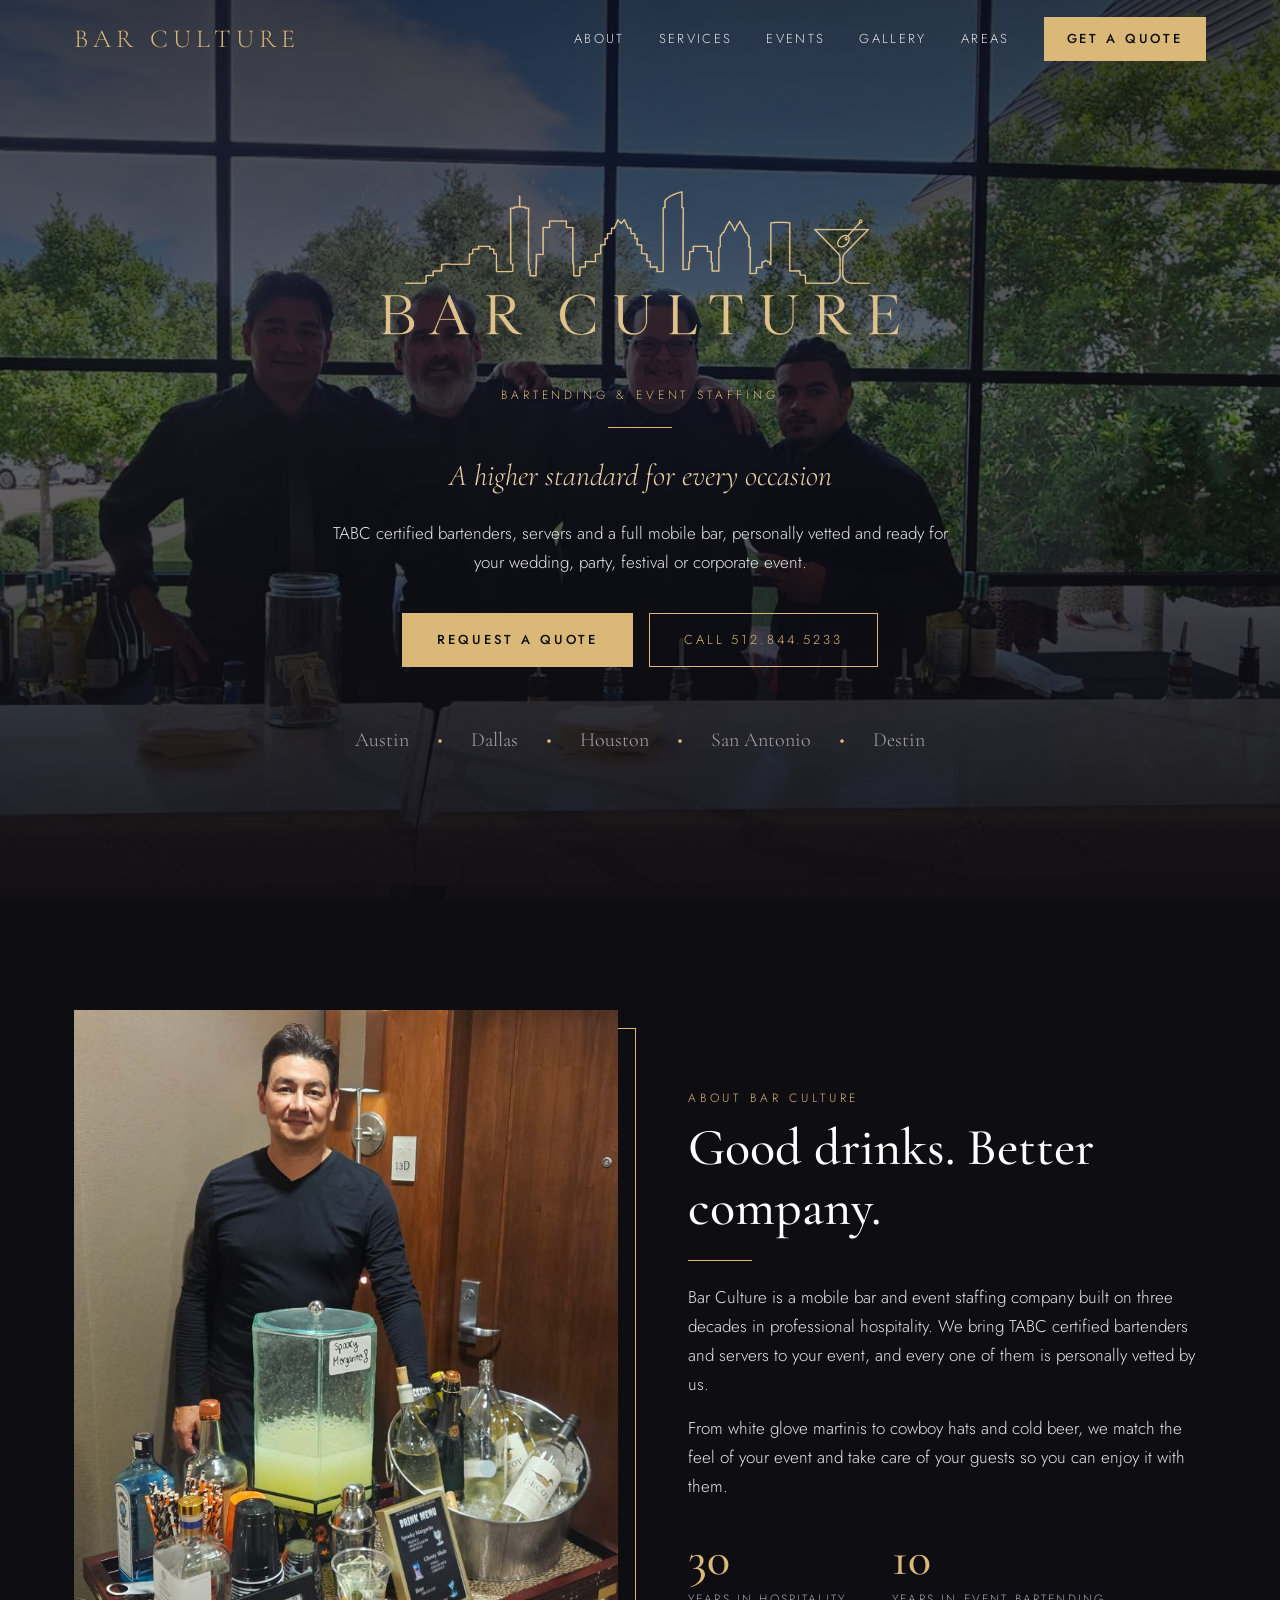
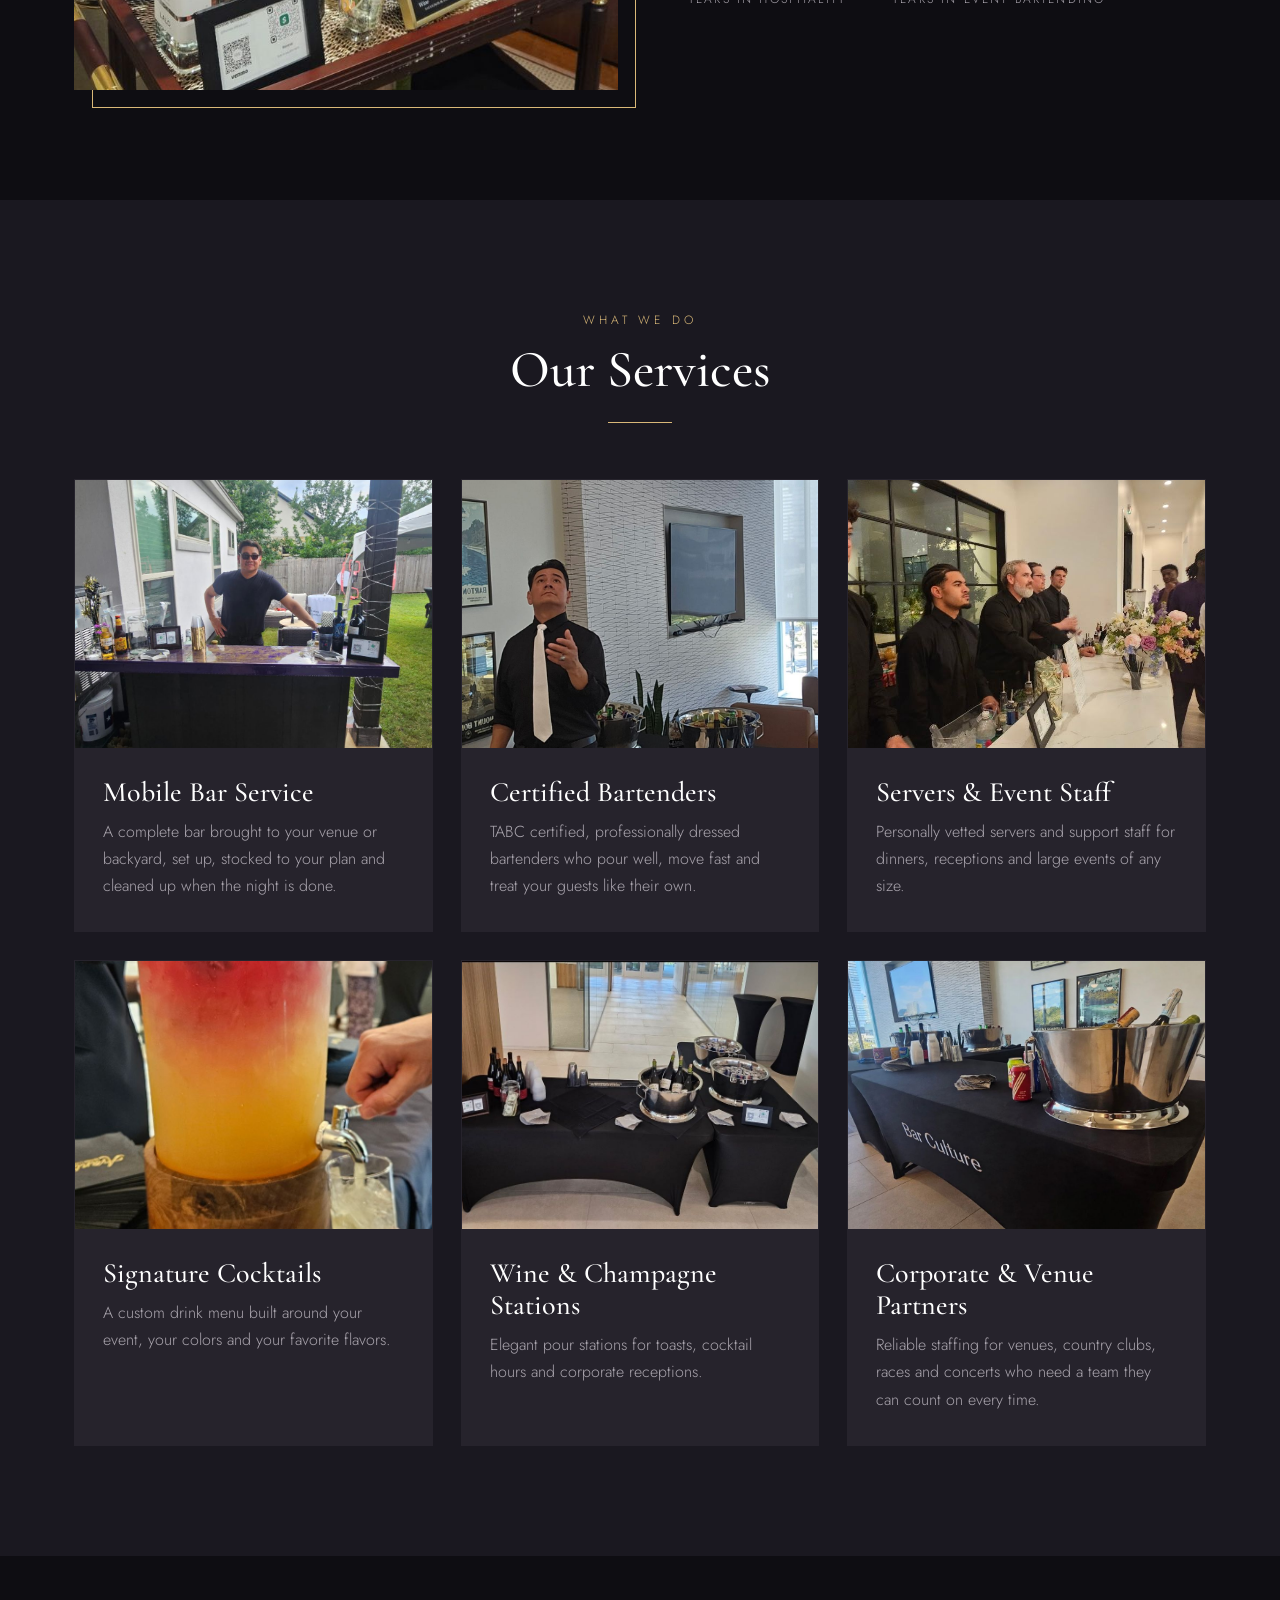
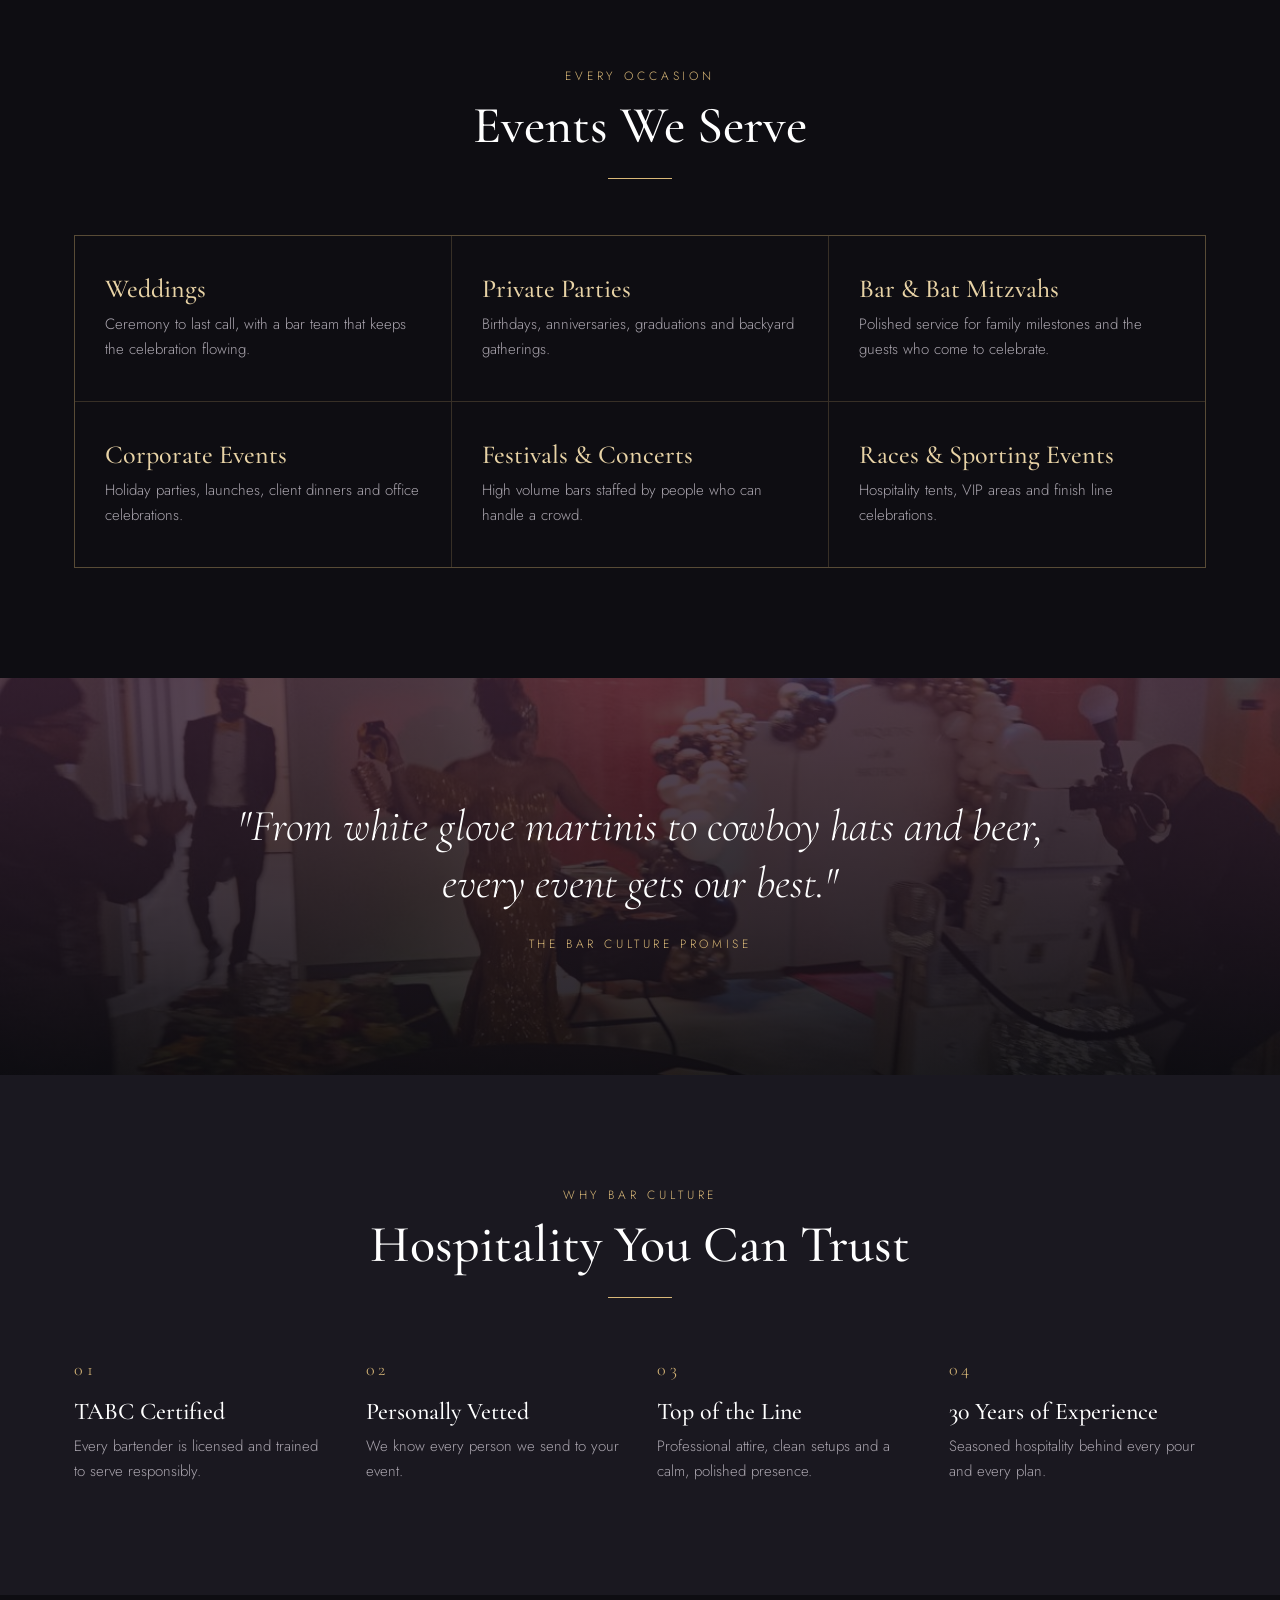
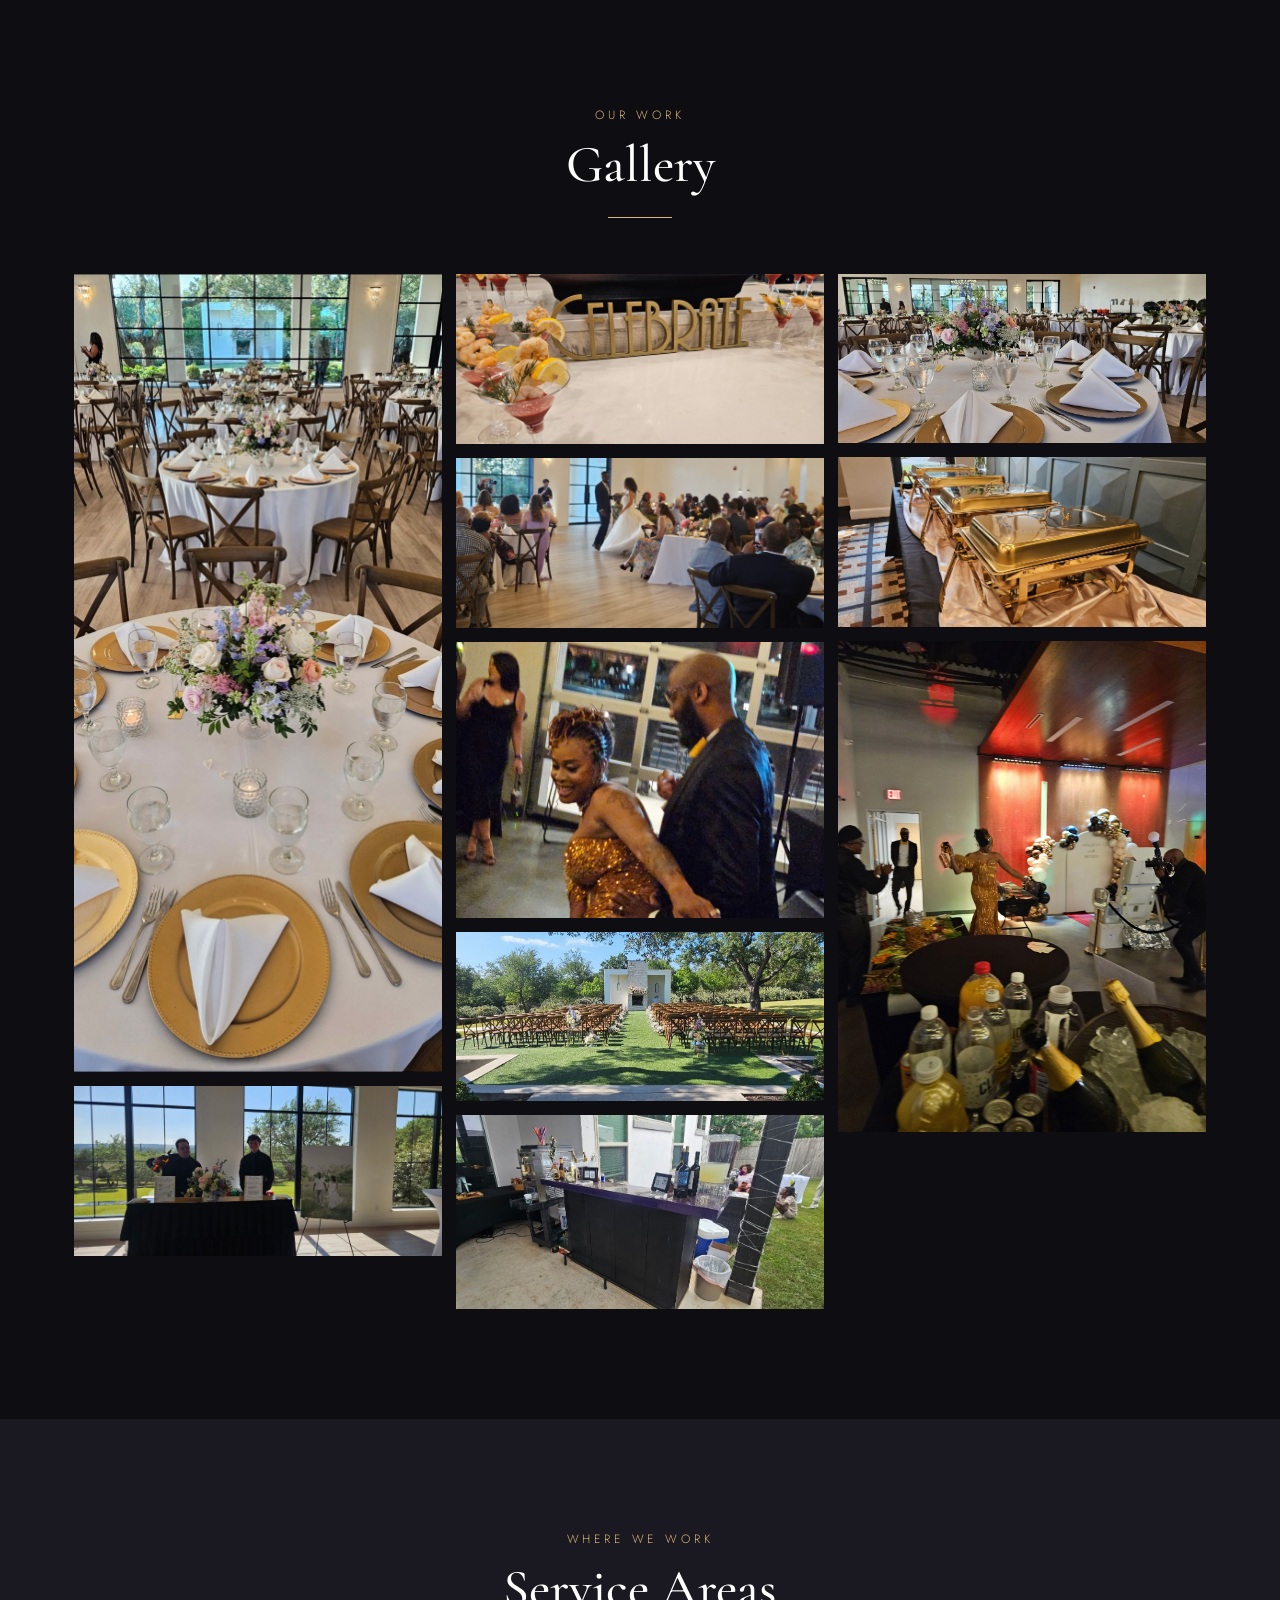
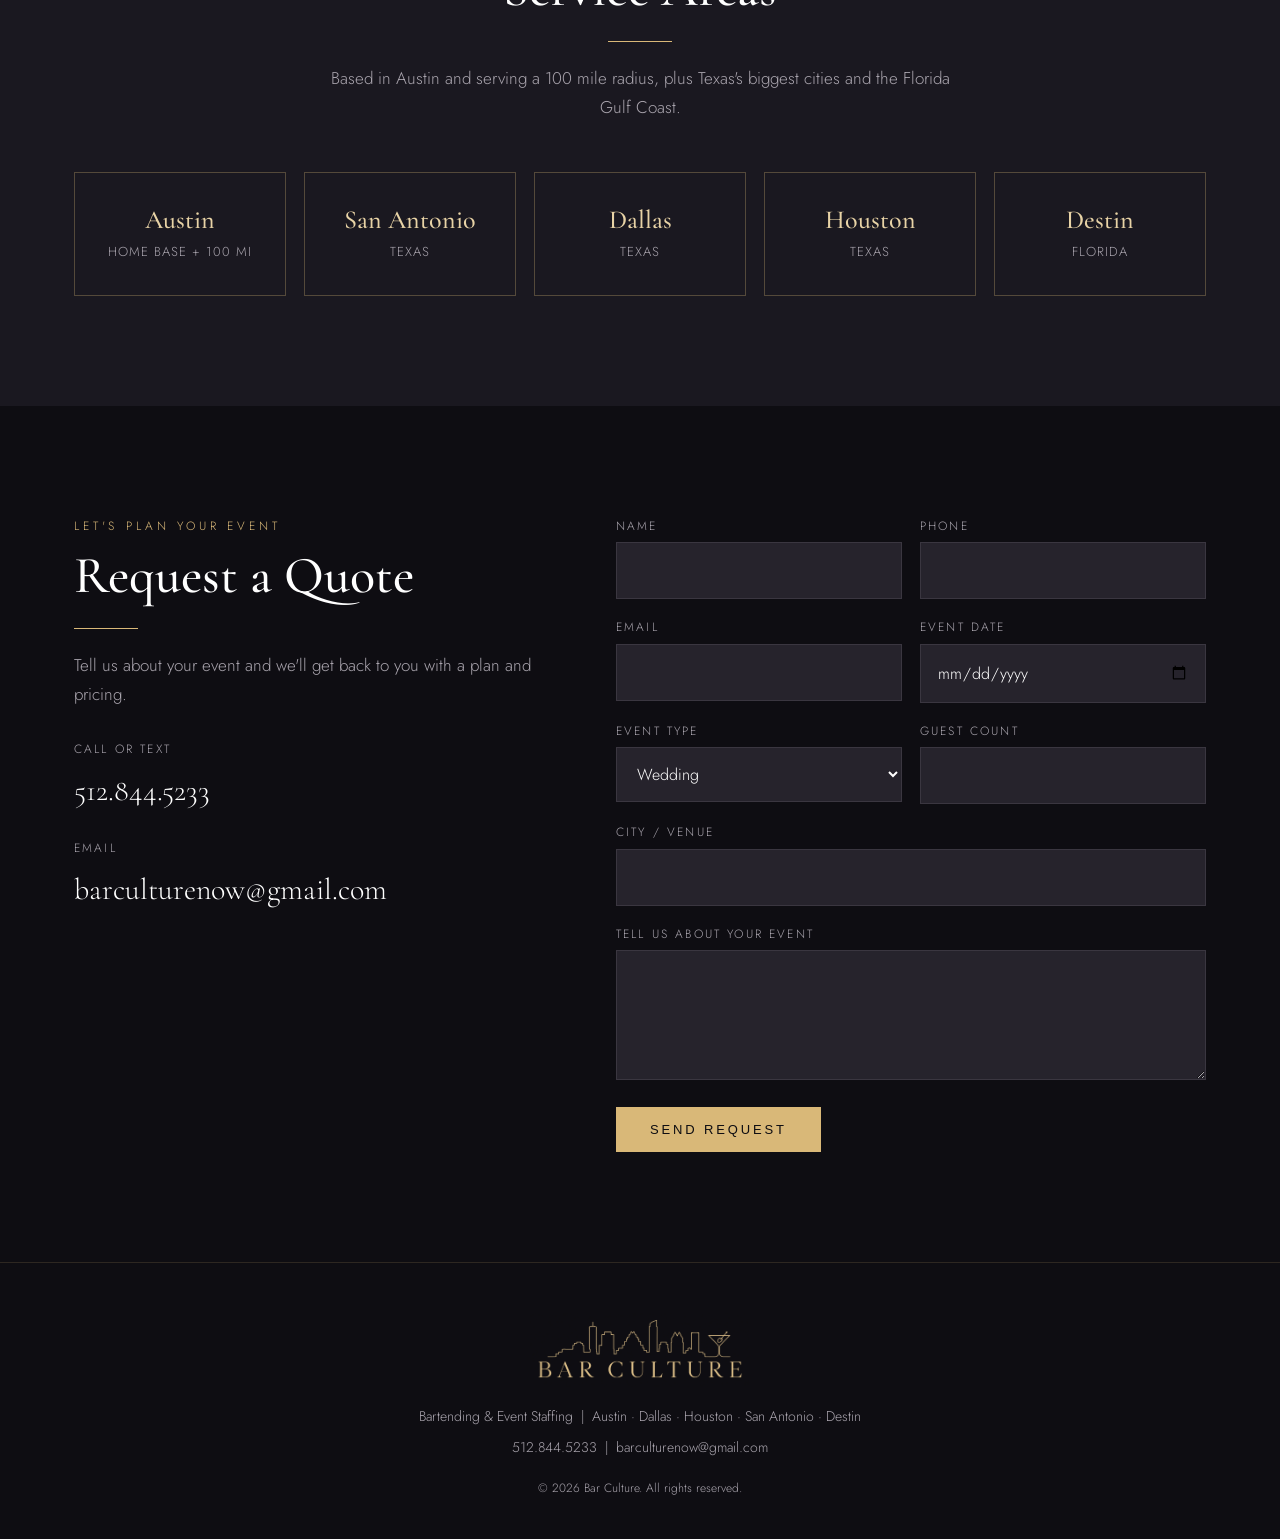
==== index.html @ 0a32288d "Bar Culture demo site Co-Authored-By: Claude Opus 5.5 <noreply@anthropic.com> Claude-Session: https:" ====
<!DOCTYPE html>
<html lang="en">
<head>
<meta charset="UTF-8">
<meta name="viewport" content="width=device-width, initial-scale=1">
<title>Bar Culture | Mobile Bar &amp; Event Staffing in Austin, Dallas, Houston, San Antonio &amp; Destin</title>
<meta name="description" content="Bar Culture provides TABC certified bartenders, servers and mobile bar service for weddings, private parties, corporate events, festivals and concerts across Texas and Destin, Florida.">
<link rel="preconnect" href="https://fonts.googleapis.com">
<link rel="preconnect" href="https://fonts.gstatic.com" crossorigin>
<link href="https://fonts.googleapis.com/css2?family=Cormorant+Garamond:ital,wght@0,400;0,500;0,600;1,400&family=Jost:wght@300;400;500&display=swap" rel="stylesheet">
<style>
:root{
  --midnight:#0e0d12; --charcoal:#1a1820; --slate:#26232c;
  --plum:#3a2234; --wine:#5c2338;
  --gold:#d9b878; --gold-soft:#e8d3a6; --platinum:#e6e4e8; --muted:#a9a4ad;
  --serif:"Cormorant Garamond",Georgia,serif; --sans:"Jost",system-ui,sans-serif;
}
*{box-sizing:border-box;margin:0;padding:0}
html{scroll-behavior:smooth}
body{background:var(--midnight);color:var(--platinum);font-family:var(--sans);font-weight:300;line-height:1.7;font-size:17px}
img{max-width:100%;display:block}
a{color:inherit;text-decoration:none}
.wrap{max-width:1180px;margin:0 auto;padding:0 24px}
.eyebrow{font-size:12px;letter-spacing:.32em;text-transform:uppercase;color:var(--gold)}
h1,h2,h3{font-family:var(--serif);font-weight:500;line-height:1.15;color:#fff}
h2{font-size:clamp(34px,5vw,52px);margin:10px 0 18px}
.rule{width:64px;height:1px;background:var(--gold);margin:22px 0}
.btn{display:inline-block;padding:15px 34px;font-size:13px;letter-spacing:.22em;text-transform:uppercase;border:1px solid var(--gold);transition:.25s}
.btn-gold{background:var(--gold);color:var(--midnight);font-weight:500}
.btn-gold:hover{background:var(--gold-soft)}
.btn-line{color:var(--gold)}
.btn-line:hover{background:rgba(217,184,120,.1)}

/* nav */
nav{position:fixed;top:0;left:0;right:0;z-index:50;transition:.3s}
nav.solid{background:rgba(14,13,18,.94);backdrop-filter:blur(8px);border-bottom:1px solid rgba(217,184,120,.15)}
.nav-in{display:flex;align-items:center;justify-content:space-between;height:78px}
.brand{font-family:var(--serif);font-size:26px;letter-spacing:.2em;color:var(--gold)}
.links{display:flex;gap:34px;align-items:center;font-size:13px;letter-spacing:.18em;text-transform:uppercase}
.links a:not(.btn):hover{color:var(--gold)}
.links .btn{padding:10px 22px}
.burger{display:none;background:none;border:0;color:var(--gold);font-size:28px;cursor:pointer}

/* hero */
.hero{min-height:100vh;display:flex;align-items:center;text-align:center;position:relative;
  background:linear-gradient(180deg,rgba(14,13,18,.78),rgba(14,13,18,.6) 45%,rgba(14,13,18,.95)),url(img/hero.jpg) center/cover}
.hero .wrap{position:relative;padding-top:90px;padding-bottom:60px}
.hero-logo{width:min(560px,86vw);margin:0 auto 26px}
.hero .tag{font-family:var(--serif);font-style:italic;font-size:clamp(22px,3vw,30px);color:var(--gold-soft)}
.hero p.sub{max-width:620px;margin:18px auto 36px;color:var(--platinum)}
.hero .ctas{display:flex;gap:16px;justify-content:center;flex-wrap:wrap}
.cities{margin-top:56px;display:flex;gap:28px;justify-content:center;flex-wrap:wrap;font-family:var(--serif);font-size:20px;color:var(--muted)}
.cities span::before{content:"\2022";color:var(--gold);margin-right:28px}
.cities span:first-child::before{display:none}

section{padding:110px 0}
.alt{background:var(--charcoal)}

/* intro */
.intro{display:grid;grid-template-columns:1.05fr 1fr;gap:70px;align-items:center}
.intro-img{position:relative}
.intro-img img{aspect-ratio:4/5;object-fit:cover;width:100%}
.intro-img::after{content:"";position:absolute;inset:18px -18px -18px 18px;border:1px solid var(--gold);z-index:-1}
.stats{display:flex;gap:46px;margin-top:34px}
.stat b{display:block;font-family:var(--serif);font-size:48px;font-weight:500;color:var(--gold);line-height:1}
.stat small{font-size:12px;letter-spacing:.18em;text-transform:uppercase;color:var(--muted)}

/* services */
.center{text-align:center}
.center .rule{margin:22px auto}
.grid3{display:grid;grid-template-columns:repeat(3,1fr);gap:28px;margin-top:56px}
.card{background:var(--slate);overflow:hidden;transition:.3s;border:1px solid transparent}
.card:hover{border-color:rgba(217,184,120,.4);transform:translateY(-4px)}
.card img{aspect-ratio:4/3;object-fit:cover;width:100%}
.card .body{padding:28px 28px 32px}
.card h3{font-size:28px;margin-bottom:10px}
.card p{color:var(--muted);font-size:16px}

/* events */
.events{display:grid;grid-template-columns:repeat(3,1fr);gap:1px;background:rgba(217,184,120,.2);margin-top:56px;border:1px solid rgba(217,184,120,.2)}
.ev{background:var(--midnight);padding:38px 30px}
.ev h3{font-size:26px;color:var(--gold-soft);margin-bottom:8px}
.ev p{color:var(--muted);font-size:15px}

/* quote band */
.band{padding:120px 0;text-align:center;background:linear-gradient(rgba(58,34,52,.82),rgba(14,13,18,.9)),url(img/gala.jpg) center/cover}
.band blockquote{font-family:var(--serif);font-style:italic;font-size:clamp(28px,4vw,44px);max-width:860px;margin:0 auto;color:#fff;line-height:1.3}
.band cite{display:block;margin-top:22px;font-style:normal;font-size:12px;letter-spacing:.3em;text-transform:uppercase;color:var(--gold)}

/* why */
.why{display:grid;grid-template-columns:repeat(4,1fr);gap:34px;margin-top:56px}
.why h3{font-size:24px;margin:14px 0 8px}
.why p{color:var(--muted);font-size:15px}
.why .num{font-family:var(--serif);color:var(--gold);font-size:18px;letter-spacing:.2em}

/* gallery */
.gallery{columns:3 280px;column-gap:14px;margin-top:56px}
.gallery img{width:100%;margin-bottom:14px;cursor:zoom-in;transition:.3s;filter:saturate(.95)}
.gallery img:hover{opacity:.85}
.lb{position:fixed;inset:0;background:rgba(0,0,0,.92);display:none;align-items:center;justify-content:center;z-index:99;padding:30px;cursor:zoom-out}
.lb.on{display:flex}
.lb img{max-height:92vh;max-width:94vw}

/* areas */
.areas{display:grid;grid-template-columns:repeat(5,1fr);gap:18px;margin-top:50px}
.area{border:1px solid rgba(217,184,120,.3);padding:32px 18px;text-align:center}
.area h3{font-size:26px;color:var(--gold-soft)}
.area p{font-size:13px;color:var(--muted);letter-spacing:.08em;margin-top:6px}

/* contact */
.contact{display:grid;grid-template-columns:1fr 1.25fr;gap:70px}
.cinfo a{display:block;font-family:var(--serif);font-size:30px;color:#fff;margin:6px 0 22px}
.cinfo a:hover{color:var(--gold)}
form{display:grid;grid-template-columns:1fr 1fr;gap:18px}
form .full{grid-column:1/-1}
label{font-size:12px;letter-spacing:.18em;text-transform:uppercase;color:var(--muted);display:block;margin-bottom:6px}
input,select,textarea{width:100%;background:var(--slate);border:1px solid #3a3640;color:#fff;padding:14px 16px;font:inherit;font-size:16px}
input:focus,select:focus,textarea:focus{outline:none;border-color:var(--gold)}
textarea{min-height:130px;resize:vertical}
form .btn{border:none;cursor:pointer;justify-self:start}

footer{border-top:1px solid rgba(217,184,120,.15);padding:50px 0 40px;text-align:center;color:var(--muted);font-size:14px}
footer img{width:220px;margin:0 auto 18px}

.fade{opacity:0;transform:translateY(24px);transition:opacity .8s,transform .8s}
.fade.in{opacity:1;transform:none}

@media (max-width:900px){
  .links{display:none;position:absolute;top:78px;left:0;right:0;flex-direction:column;background:var(--midnight);padding:26px;gap:22px;border-bottom:1px solid rgba(217,184,120,.2)}
  .links.open{display:flex}
  .burger{display:block}
  .intro,.contact{grid-template-columns:1fr;gap:50px}
  .grid3,.events{grid-template-columns:1fr}
  .why{grid-template-columns:1fr 1fr}
  .areas{grid-template-columns:1fr 1fr}
  form{grid-template-columns:1fr}
  section{padding:80px 0}
  .cities span::before{display:none}
  .cities{gap:14px}
}
</style>
</head>
<body>

<nav id="nav">
  <div class="wrap nav-in">
    <a href="#top" class="brand">BAR CULTURE</a>
    <button class="burger" id="burger" aria-label="Menu">&#9776;</button>
    <div class="links" id="links">
      <a href="#about">About</a>
      <a href="#services">Services</a>
      <a href="#events">Events</a>
      <a href="#gallery">Gallery</a>
      <a href="#areas">Areas</a>
      <a href="#contact" class="btn btn-gold">Get a Quote</a>
    </div>
  </div>
</nav>

<header class="hero" id="top">
  <div class="wrap">
    <img src="img/logo-gold.png" alt="Bar Culture" class="hero-logo">
    <div class="eyebrow">Bartending &amp; Event Staffing</div>
    <div class="rule" style="margin:22px auto"></div>
    <div class="tag">A higher standard for every occasion</div>
    <p class="sub">TABC certified bartenders, servers and a full mobile bar, personally vetted and ready for your wedding, party, festival or corporate event.</p>
    <div class="ctas">
      <a href="#contact" class="btn btn-gold">Request a Quote</a>
      <a href="tel:+15128445233" class="btn btn-line">Call 512.844.5233</a>
    </div>
    <div class="cities"><span>Austin</span><span>Dallas</span><span>Houston</span><span>San Antonio</span><span>Destin</span></div>
  </div>
</header>

<section id="about">
  <div class="wrap intro">
    <div class="intro-img fade"><img src="img/cart.jpg" alt="Bar Culture mobile bar cart"></div>
    <div class="fade">
      <div class="eyebrow">About Bar Culture</div>
      <h2>Good drinks. Better company.</h2>
      <div class="rule"></div>
      <p>Bar Culture is a mobile bar and event staffing company built on three decades in professional hospitality. We bring TABC certified bartenders and servers to your event, and every one of them is personally vetted by us.</p>
      <p style="margin-top:16px">From white glove martinis to cowboy hats and cold beer, we match the feel of your event and take care of your guests so you can enjoy it with them.</p>
      <div class="stats">
        <div class="stat"><b>30</b><small>Years in hospitality</small></div>
        <div class="stat"><b>10</b><small>Years in event bartending</small></div>
      </div>
    </div>
  </div>
</section>

<section id="services" class="alt">
  <div class="wrap">
    <div class="center fade">
      <div class="eyebrow">What We Do</div>
      <h2>Our Services</h2>
      <div class="rule"></div>
    </div>
    <div class="grid3">
      <div class="card fade"><img src="img/outdoor-bar.jpg" alt="Mobile bar setup"><div class="body"><h3>Mobile Bar Service</h3><p>A complete bar brought to your venue or backyard, set up, stocked to your plan and cleaned up when the night is done.</p></div></div>
      <div class="card fade"><img src="img/bartender.jpg" alt="Bar Culture bartender"><div class="body"><h3>Certified Bartenders</h3><p>TABC certified, professionally dressed bartenders who pour well, move fast and treat your guests like their own.</p></div></div>
      <div class="card fade"><img src="img/team.jpg" alt="Bar Culture event staff"><div class="body"><h3>Servers &amp; Event Staff</h3><p>Personally vetted servers and support staff for dinners, receptions and large events of any size.</p></div></div>
      <div class="card fade"><img src="img/punch.jpg" alt="Signature cocktail"><div class="body"><h3>Signature Cocktails</h3><p>A custom drink menu built around your event, your colors and your favorite flavors.</p></div></div>
      <div class="card fade"><img src="img/wine-station.jpg" alt="Wine and champagne station"><div class="body"><h3>Wine &amp; Champagne Stations</h3><p>Elegant pour stations for toasts, cocktail hours and corporate receptions.</p></div></div>
      <div class="card fade"><img src="img/branded-bar.jpg" alt="Branded bar setup"><div class="body"><h3>Corporate &amp; Venue Partners</h3><p>Reliable staffing for venues, country clubs, races and concerts who need a team they can count on every time.</p></div></div>
    </div>
  </div>
</section>

<section id="events">
  <div class="wrap">
    <div class="center fade">
      <div class="eyebrow">Every Occasion</div>
      <h2>Events We Serve</h2>
      <div class="rule"></div>
    </div>
    <div class="events fade">
      <div class="ev"><h3>Weddings</h3><p>Ceremony to last call, with a bar team that keeps the celebration flowing.</p></div>
      <div class="ev"><h3>Private Parties</h3><p>Birthdays, anniversaries, graduations and backyard gatherings.</p></div>
      <div class="ev"><h3>Bar &amp; Bat Mitzvahs</h3><p>Polished service for family milestones and the guests who come to celebrate.</p></div>
      <div class="ev"><h3>Corporate Events</h3><p>Holiday parties, launches, client dinners and office celebrations.</p></div>
      <div class="ev"><h3>Festivals &amp; Concerts</h3><p>High volume bars staffed by people who can handle a crowd.</p></div>
      <div class="ev"><h3>Races &amp; Sporting Events</h3><p>Hospitality tents, VIP areas and finish line celebrations.</p></div>
    </div>
  </div>
</section>

<div class="band">
  <div class="wrap fade">
    <blockquote>"From white glove martinis to cowboy hats and beer, every event gets our best."</blockquote>
    <cite>The Bar Culture Promise</cite>
  </div>
</div>

<section class="alt">
  <div class="wrap">
    <div class="center fade">
      <div class="eyebrow">Why Bar Culture</div>
      <h2>Hospitality You Can Trust</h2>
      <div class="rule"></div>
    </div>
    <div class="why">
      <div class="fade"><div class="num">01</div><h3>TABC Certified</h3><p>Every bartender is licensed and trained to serve responsibly.</p></div>
      <div class="fade"><div class="num">02</div><h3>Personally Vetted</h3><p>We know every person we send to your event.</p></div>
      <div class="fade"><div class="num">03</div><h3>Top of the Line</h3><p>Professional attire, clean setups and a calm, polished presence.</p></div>
      <div class="fade"><div class="num">04</div><h3>30 Years of Experience</h3><p>Seasoned hospitality behind every pour and every plan.</p></div>
    </div>
  </div>
</section>

<section id="gallery">
  <div class="wrap">
    <div class="center fade">
      <div class="eyebrow">Our Work</div>
      <h2>Gallery</h2>
      <div class="rule"></div>
    </div>
    <div class="gallery">
      <img src="img/tablescape.jpg" alt="Wedding tablescape">
      <img src="img/welcome.jpg" alt="Welcome bar">
      <img src="img/celebrate.jpg" alt="Shrimp cocktails and Celebrate sign">
      <img src="img/wedding.jpg" alt="Wedding reception">
      <img src="img/party.jpg" alt="Guests dancing">
      <img src="img/ceremony.jpg" alt="Outdoor wedding ceremony">
      <img src="img/outdoor-bar2.jpg" alt="Backyard mobile bar">
      <img src="img/tables.jpg" alt="Reception tables">
      <img src="img/buffet.jpg" alt="Gold chafing dishes">
      <img src="img/gala.jpg" alt="Gala event">
    </div>
  </div>
</section>

<section id="areas" class="alt">
  <div class="wrap">
    <div class="center fade">
      <div class="eyebrow">Where We Work</div>
      <h2>Service Areas</h2>
      <div class="rule"></div>
      <p style="color:var(--muted);max-width:620px;margin:0 auto">Based in Austin and serving a 100 mile radius, plus Texas's biggest cities and the Florida Gulf Coast.</p>
    </div>
    <div class="areas fade">
      <div class="area"><h3>Austin</h3><p>HOME BASE + 100 MI</p></div>
      <div class="area"><h3>San Antonio</h3><p>TEXAS</p></div>
      <div class="area"><h3>Dallas</h3><p>TEXAS</p></div>
      <div class="area"><h3>Houston</h3><p>TEXAS</p></div>
      <div class="area"><h3>Destin</h3><p>FLORIDA</p></div>
    </div>
  </div>
</section>

<section id="contact">
  <div class="wrap contact">
    <div class="cinfo fade">
      <div class="eyebrow">Let's Plan Your Event</div>
      <h2>Request a Quote</h2>
      <div class="rule"></div>
      <p style="color:var(--muted);margin-bottom:30px">Tell us about your event and we'll get back to you with a plan and pricing.</p>
      <label>Call or Text</label><a href="tel:+15128445233">512.844.5233</a>
      <label>Email</label><a href="mailto:barculturenow@gmail.com">barculturenow@gmail.com</a>
    </div>
    <form id="quote" class="fade">
      <div><label>Name</label><input name="name" required></div>
      <div><label>Phone</label><input name="phone" type="tel"></div>
      <div><label>Email</label><input name="email" type="email" required></div>
      <div><label>Event Date</label><input name="date" type="date"></div>
      <div><label>Event Type</label><select name="type"><option>Wedding</option><option>Private Party</option><option>Bar / Bat Mitzvah</option><option>Corporate Event</option><option>Festival / Concert</option><option>Race / Sporting Event</option><option>Other</option></select></div>
      <div><label>Guest Count</label><input name="guests" type="number" min="1"></div>
      <div class="full"><label>City / Venue</label><input name="venue"></div>
      <div class="full"><label>Tell us about your event</label><textarea name="msg"></textarea></div>
      <button class="btn btn-gold" type="submit">Send Request</button>
    </form>
  </div>
</section>

<footer>
  <img src="img/logo-gold.png" alt="Bar Culture">
  <p>Bartending &amp; Event Staffing &nbsp;|&nbsp; Austin &middot; Dallas &middot; Houston &middot; San Antonio &middot; Destin</p>
  <p style="margin-top:8px"><a href="tel:+15128445233">512.844.5233</a> &nbsp;|&nbsp; <a href="mailto:barculturenow@gmail.com">barculturenow@gmail.com</a></p>
  <p style="margin-top:18px;font-size:12px">&copy; <span id="yr"></span> Bar Culture. All rights reserved.</p>
</footer>

<div class="lb" id="lb"><img alt=""></div>

<script>
const nav=document.getElementById('nav');
addEventListener('scroll',()=>nav.classList.toggle('solid',scrollY>40));
document.getElementById('burger').onclick=()=>document.getElementById('links').classList.toggle('open');
document.querySelectorAll('#links a').forEach(a=>a.onclick=()=>document.getElementById('links').classList.remove('open'));
const io=new IntersectionObserver(es=>es.forEach(e=>{if(e.isIntersecting){e.target.classList.add('in');io.unobserve(e.target)}}),{threshold:.12});
document.querySelectorAll('.fade').forEach(el=>io.observe(el));
const lb=document.getElementById('lb');
document.querySelectorAll('.gallery img').forEach(i=>i.onclick=()=>{lb.querySelector('img').src=i.src;lb.classList.add('on')});
lb.onclick=()=>lb.classList.remove('on');
document.getElementById('yr').textContent=new Date().getFullYear();
// Demo form: opens the visitor's email app with the details filled in.
document.getElementById('quote').onsubmit=e=>{
  e.preventDefault();const f=new FormData(e.target);
  const body=[...f.entries()].map(([k,v])=>k+': '+v).join('\n');
  location.href='mailto:barculturenow@gmail.com?subject='+encodeURIComponent('Quote request: '+f.get('type'))+'&body='+encodeURIComponent(body);
};
</script>
</body>
</html>
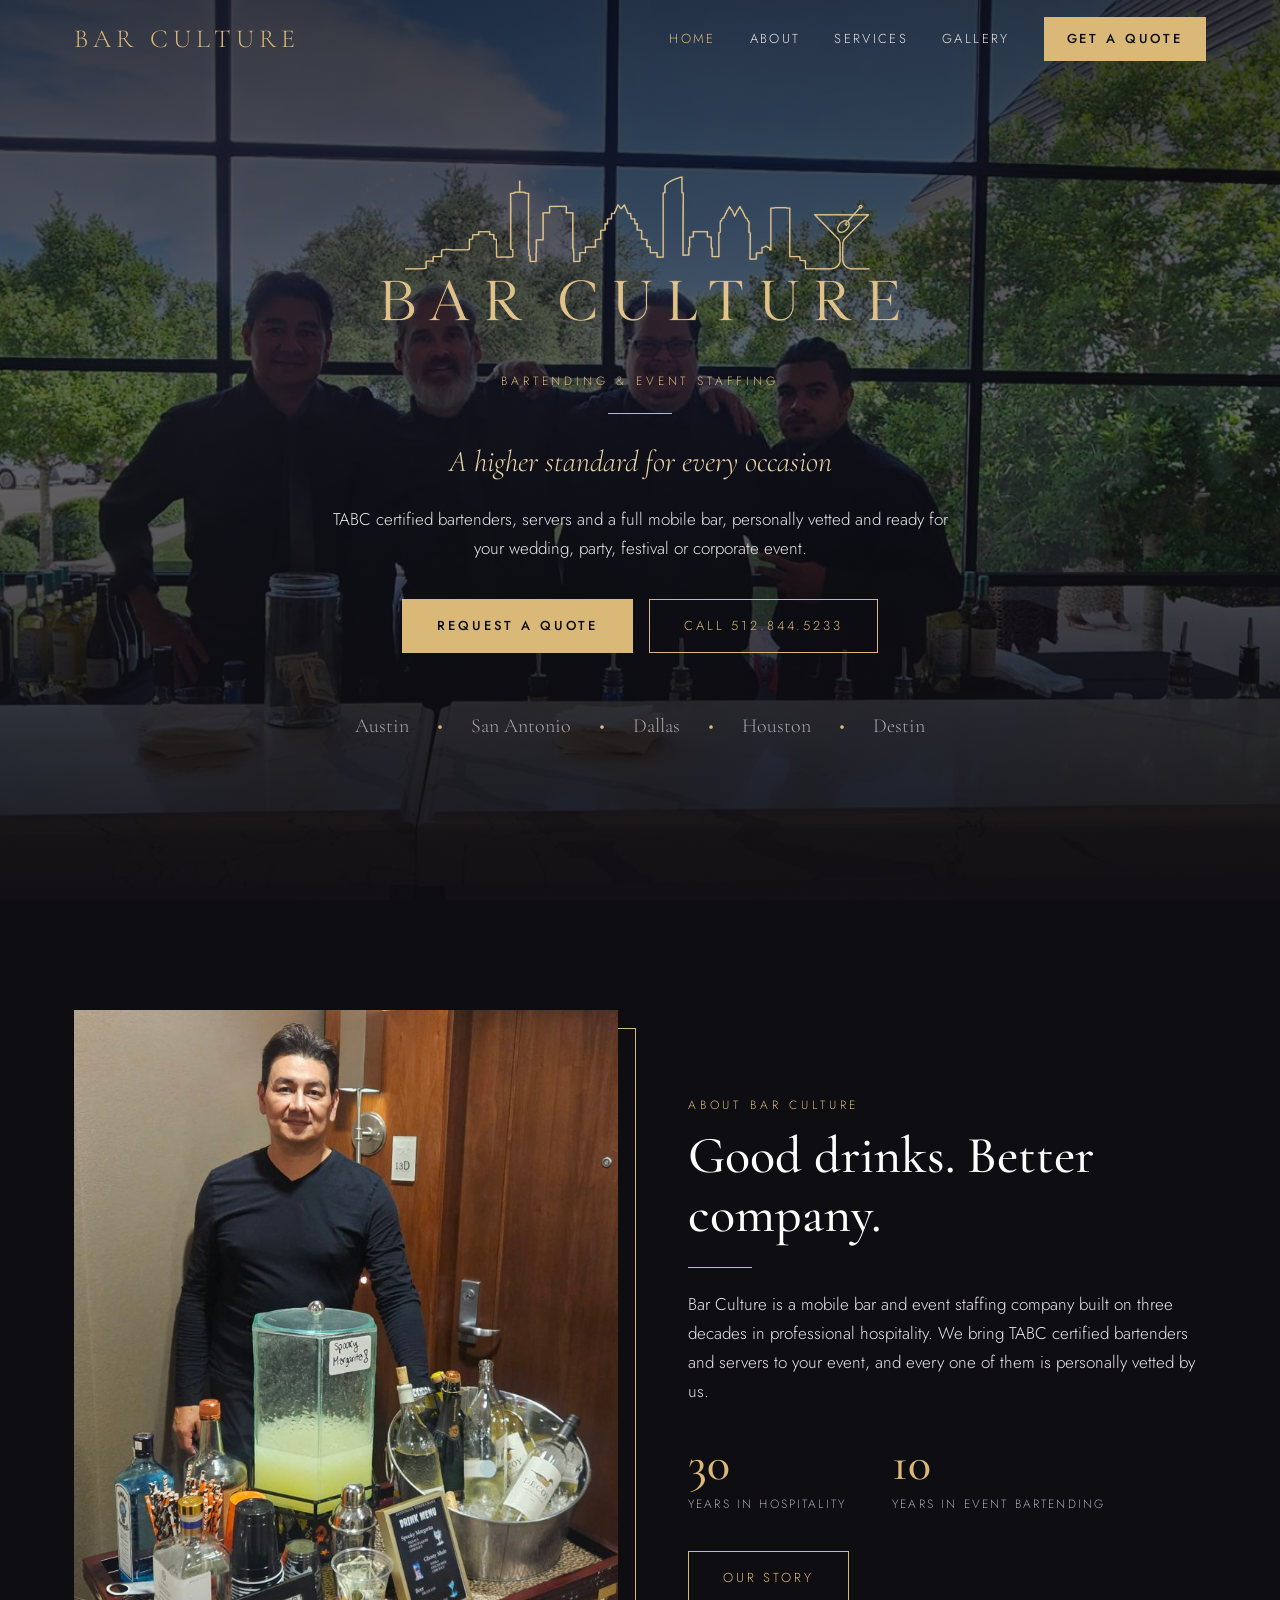
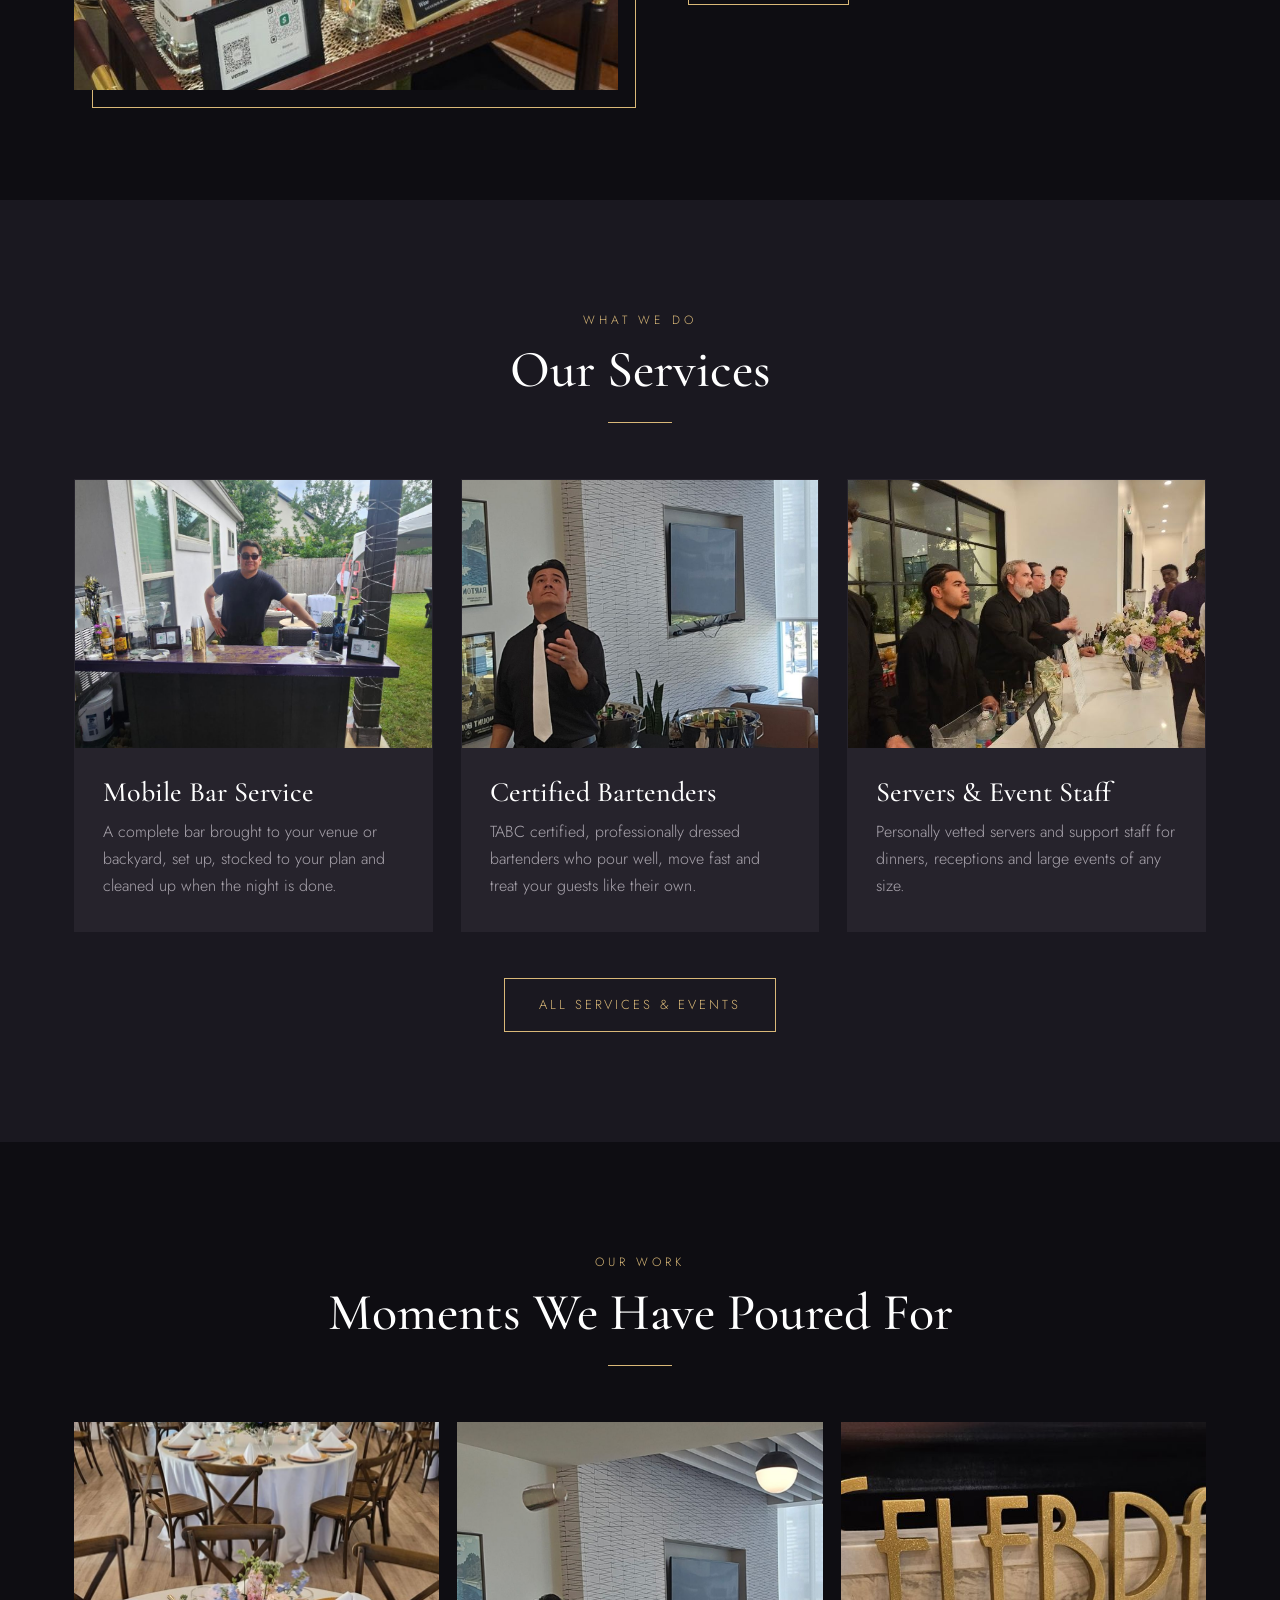
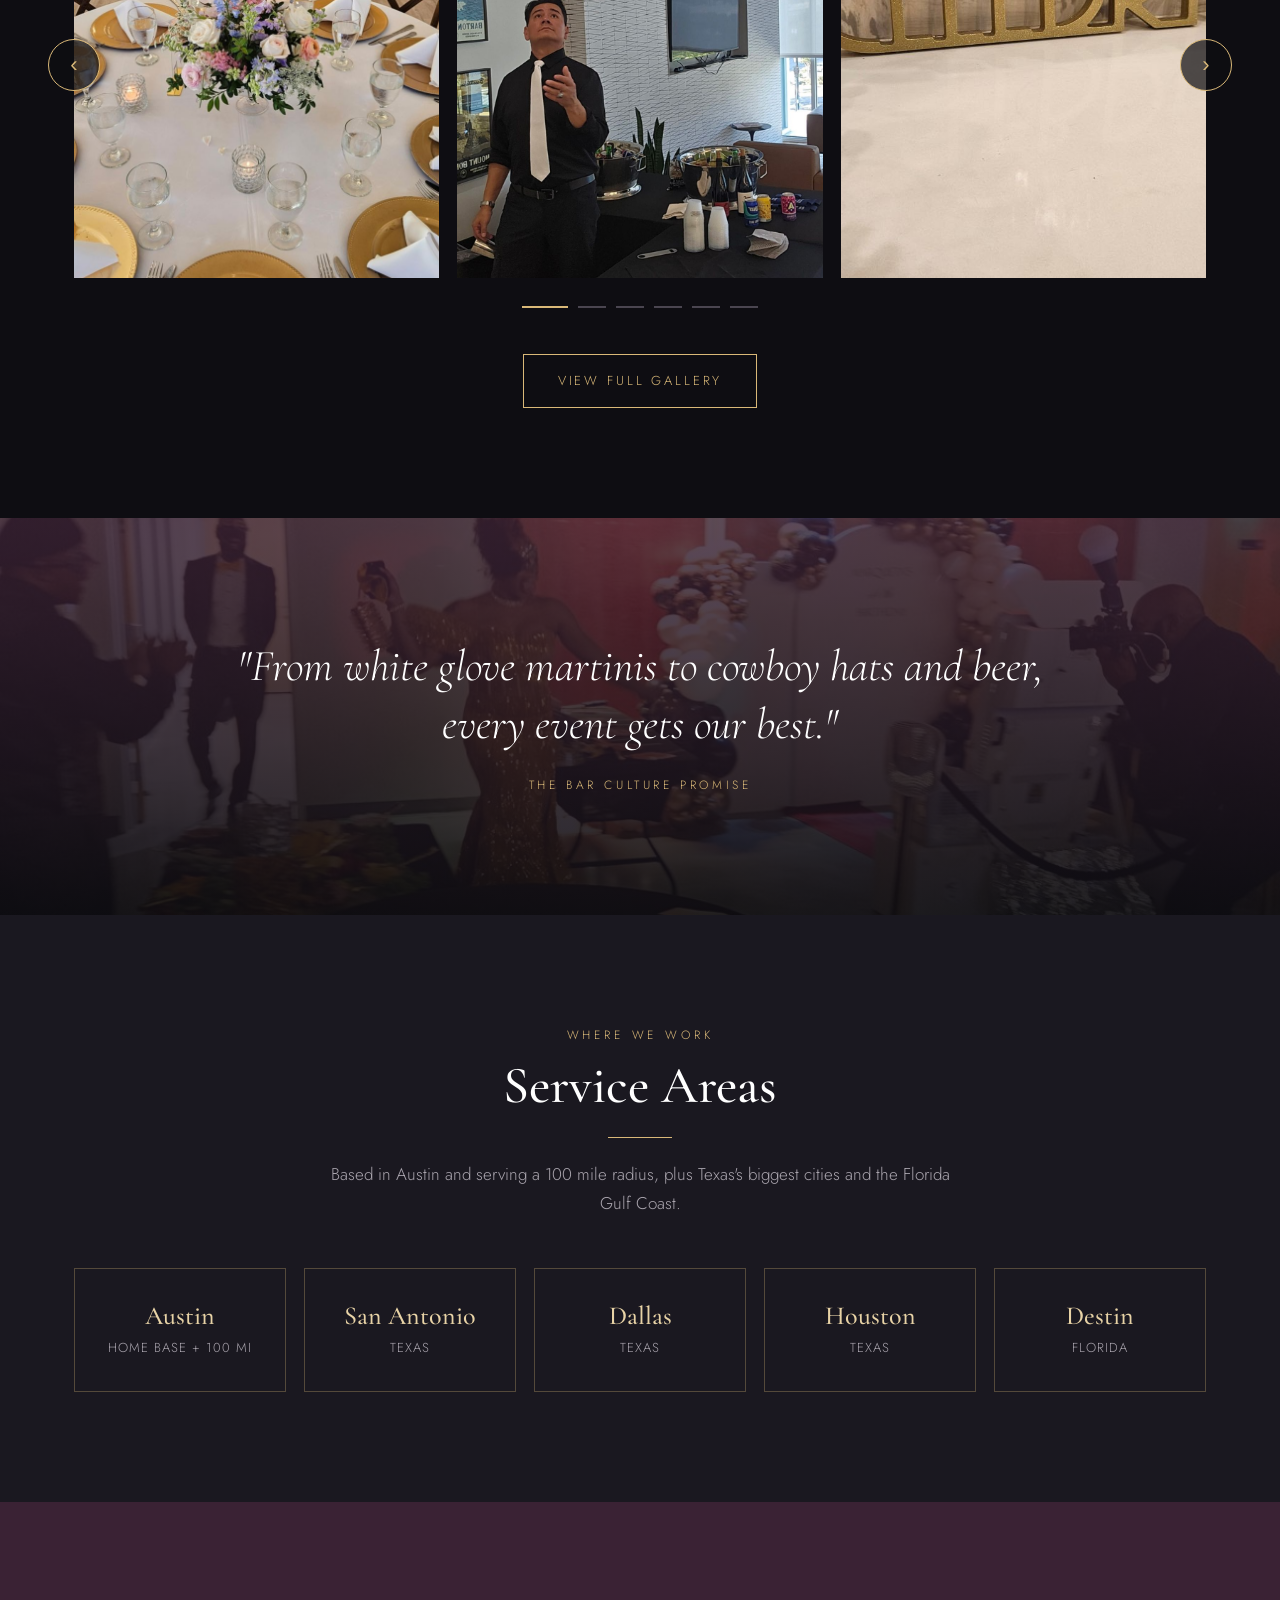
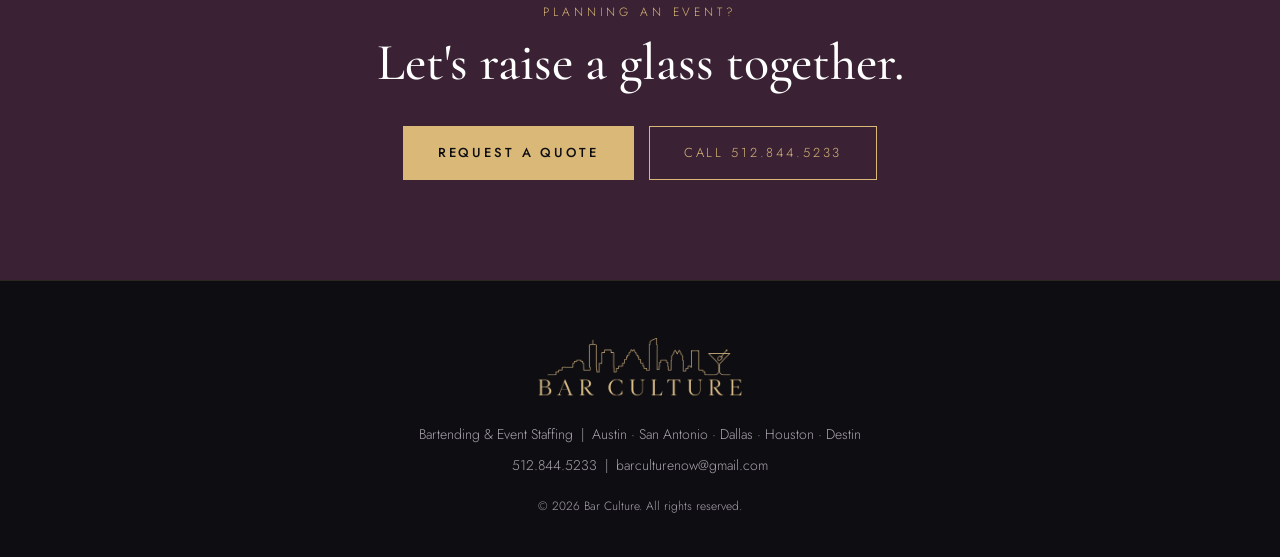
==== commit b0a033a1: "Split into pages, nearest-city ordering, sliding gallery with lightbox Co-Authored-By: Claude Opus 5" ====
--- a/index.html
+++ b/index.html
@@ -3,160 +3,14 @@
 <head>
 <meta charset="UTF-8">
 <meta name="viewport" content="width=device-width, initial-scale=1">
-<title>Bar Culture | Mobile Bar &amp; Event Staffing in Austin, Dallas, Houston, San Antonio &amp; Destin</title>
+<title>Bar Culture | Mobile Bar &amp; Event Staffing in Texas &amp; Destin</title>
 <meta name="description" content="Bar Culture provides TABC certified bartenders, servers and mobile bar service for weddings, private parties, corporate events, festivals and concerts across Texas and Destin, Florida.">
 <link rel="preconnect" href="https://fonts.googleapis.com">
 <link rel="preconnect" href="https://fonts.gstatic.com" crossorigin>
 <link href="https://fonts.googleapis.com/css2?family=Cormorant+Garamond:ital,wght@0,400;0,500;0,600;1,400&family=Jost:wght@300;400;500&display=swap" rel="stylesheet">
-<style>
-:root{
-  --midnight:#0e0d12; --charcoal:#1a1820; --slate:#26232c;
-  --plum:#3a2234; --wine:#5c2338;
-  --gold:#d9b878; --gold-soft:#e8d3a6; --platinum:#e6e4e8; --muted:#a9a4ad;
-  --serif:"Cormorant Garamond",Georgia,serif; --sans:"Jost",system-ui,sans-serif;
-}
-*{box-sizing:border-box;margin:0;padding:0}
-html{scroll-behavior:smooth}
-body{background:var(--midnight);color:var(--platinum);font-family:var(--sans);font-weight:300;line-height:1.7;font-size:17px}
-img{max-width:100%;display:block}
-a{color:inherit;text-decoration:none}
-.wrap{max-width:1180px;margin:0 auto;padding:0 24px}
-.eyebrow{font-size:12px;letter-spacing:.32em;text-transform:uppercase;color:var(--gold)}
-h1,h2,h3{font-family:var(--serif);font-weight:500;line-height:1.15;color:#fff}
-h2{font-size:clamp(34px,5vw,52px);margin:10px 0 18px}
-.rule{width:64px;height:1px;background:var(--gold);margin:22px 0}
-.btn{display:inline-block;padding:15px 34px;font-size:13px;letter-spacing:.22em;text-transform:uppercase;border:1px solid var(--gold);transition:.25s}
-.btn-gold{background:var(--gold);color:var(--midnight);font-weight:500}
-.btn-gold:hover{background:var(--gold-soft)}
-.btn-line{color:var(--gold)}
-.btn-line:hover{background:rgba(217,184,120,.1)}
-
-/* nav */
-nav{position:fixed;top:0;left:0;right:0;z-index:50;transition:.3s}
-nav.solid{background:rgba(14,13,18,.94);backdrop-filter:blur(8px);border-bottom:1px solid rgba(217,184,120,.15)}
-.nav-in{display:flex;align-items:center;justify-content:space-between;height:78px}
-.brand{font-family:var(--serif);font-size:26px;letter-spacing:.2em;color:var(--gold)}
-.links{display:flex;gap:34px;align-items:center;font-size:13px;letter-spacing:.18em;text-transform:uppercase}
-.links a:not(.btn):hover{color:var(--gold)}
-.links .btn{padding:10px 22px}
-.burger{display:none;background:none;border:0;color:var(--gold);font-size:28px;cursor:pointer}
-
-/* hero */
-.hero{min-height:100vh;display:flex;align-items:center;text-align:center;position:relative;
-  background:linear-gradient(180deg,rgba(14,13,18,.78),rgba(14,13,18,.6) 45%,rgba(14,13,18,.95)),url(img/hero.jpg) center/cover}
-.hero .wrap{position:relative;padding-top:90px;padding-bottom:60px}
-.hero-logo{width:min(560px,86vw);margin:0 auto 26px}
-.hero .tag{font-family:var(--serif);font-style:italic;font-size:clamp(22px,3vw,30px);color:var(--gold-soft)}
-.hero p.sub{max-width:620px;margin:18px auto 36px;color:var(--platinum)}
-.hero .ctas{display:flex;gap:16px;justify-content:center;flex-wrap:wrap}
-.cities{margin-top:56px;display:flex;gap:28px;justify-content:center;flex-wrap:wrap;font-family:var(--serif);font-size:20px;color:var(--muted)}
-.cities span::before{content:"\2022";color:var(--gold);margin-right:28px}
-.cities span:first-child::before{display:none}
-
-section{padding:110px 0}
-.alt{background:var(--charcoal)}
-
-/* intro */
-.intro{display:grid;grid-template-columns:1.05fr 1fr;gap:70px;align-items:center}
-.intro-img{position:relative}
-.intro-img img{aspect-ratio:4/5;object-fit:cover;width:100%}
-.intro-img::after{content:"";position:absolute;inset:18px -18px -18px 18px;border:1px solid var(--gold);z-index:-1}
-.stats{display:flex;gap:46px;margin-top:34px}
-.stat b{display:block;font-family:var(--serif);font-size:48px;font-weight:500;color:var(--gold);line-height:1}
-.stat small{font-size:12px;letter-spacing:.18em;text-transform:uppercase;color:var(--muted)}
-
-/* services */
-.center{text-align:center}
-.center .rule{margin:22px auto}
-.grid3{display:grid;grid-template-columns:repeat(3,1fr);gap:28px;margin-top:56px}
-.card{background:var(--slate);overflow:hidden;transition:.3s;border:1px solid transparent}
-.card:hover{border-color:rgba(217,184,120,.4);transform:translateY(-4px)}
-.card img{aspect-ratio:4/3;object-fit:cover;width:100%}
-.card .body{padding:28px 28px 32px}
-.card h3{font-size:28px;margin-bottom:10px}
-.card p{color:var(--muted);font-size:16px}
-
-/* events */
-.events{display:grid;grid-template-columns:repeat(3,1fr);gap:1px;background:rgba(217,184,120,.2);margin-top:56px;border:1px solid rgba(217,184,120,.2)}
-.ev{background:var(--midnight);padding:38px 30px}
-.ev h3{font-size:26px;color:var(--gold-soft);margin-bottom:8px}
-.ev p{color:var(--muted);font-size:15px}
-
-/* quote band */
-.band{padding:120px 0;text-align:center;background:linear-gradient(rgba(58,34,52,.82),rgba(14,13,18,.9)),url(img/gala.jpg) center/cover}
-.band blockquote{font-family:var(--serif);font-style:italic;font-size:clamp(28px,4vw,44px);max-width:860px;margin:0 auto;color:#fff;line-height:1.3}
-.band cite{display:block;margin-top:22px;font-style:normal;font-size:12px;letter-spacing:.3em;text-transform:uppercase;color:var(--gold)}
-
-/* why */
-.why{display:grid;grid-template-columns:repeat(4,1fr);gap:34px;margin-top:56px}
-.why h3{font-size:24px;margin:14px 0 8px}
-.why p{color:var(--muted);font-size:15px}
-.why .num{font-family:var(--serif);color:var(--gold);font-size:18px;letter-spacing:.2em}
-
-/* gallery */
-.gallery{columns:3 280px;column-gap:14px;margin-top:56px}
-.gallery img{width:100%;margin-bottom:14px;cursor:zoom-in;transition:.3s;filter:saturate(.95)}
-.gallery img:hover{opacity:.85}
-.lb{position:fixed;inset:0;background:rgba(0,0,0,.92);display:none;align-items:center;justify-content:center;z-index:99;padding:30px;cursor:zoom-out}
-.lb.on{display:flex}
-.lb img{max-height:92vh;max-width:94vw}
-
-/* areas */
-.areas{display:grid;grid-template-columns:repeat(5,1fr);gap:18px;margin-top:50px}
-.area{border:1px solid rgba(217,184,120,.3);padding:32px 18px;text-align:center}
-.area h3{font-size:26px;color:var(--gold-soft)}
-.area p{font-size:13px;color:var(--muted);letter-spacing:.08em;margin-top:6px}
-
-/* contact */
-.contact{display:grid;grid-template-columns:1fr 1.25fr;gap:70px}
-.cinfo a{display:block;font-family:var(--serif);font-size:30px;color:#fff;margin:6px 0 22px}
-.cinfo a:hover{color:var(--gold)}
-form{display:grid;grid-template-columns:1fr 1fr;gap:18px}
-form .full{grid-column:1/-1}
-label{font-size:12px;letter-spacing:.18em;text-transform:uppercase;color:var(--muted);display:block;margin-bottom:6px}
-input,select,textarea{width:100%;background:var(--slate);border:1px solid #3a3640;color:#fff;padding:14px 16px;font:inherit;font-size:16px}
-input:focus,select:focus,textarea:focus{outline:none;border-color:var(--gold)}
-textarea{min-height:130px;resize:vertical}
-form .btn{border:none;cursor:pointer;justify-self:start}
-
-footer{border-top:1px solid rgba(217,184,120,.15);padding:50px 0 40px;text-align:center;color:var(--muted);font-size:14px}
-footer img{width:220px;margin:0 auto 18px}
-
-.fade{opacity:0;transform:translateY(24px);transition:opacity .8s,transform .8s}
-.fade.in{opacity:1;transform:none}
-
-@media (max-width:900px){
-  .links{display:none;position:absolute;top:78px;left:0;right:0;flex-direction:column;background:var(--midnight);padding:26px;gap:22px;border-bottom:1px solid rgba(217,184,120,.2)}
-  .links.open{display:flex}
-  .burger{display:block}
-  .intro,.contact{grid-template-columns:1fr;gap:50px}
-  .grid3,.events{grid-template-columns:1fr}
-  .why{grid-template-columns:1fr 1fr}
-  .areas{grid-template-columns:1fr 1fr}
-  form{grid-template-columns:1fr}
-  section{padding:80px 0}
-  .cities span::before{display:none}
-  .cities{gap:14px}
-}
-</style>
+<link rel="stylesheet" href="css/style.css">
 </head>
-<body>
-
-<nav id="nav">
-  <div class="wrap nav-in">
-    <a href="#top" class="brand">BAR CULTURE</a>
-    <button class="burger" id="burger" aria-label="Menu">&#9776;</button>
-    <div class="links" id="links">
-      <a href="#about">About</a>
-      <a href="#services">Services</a>
-      <a href="#events">Events</a>
-      <a href="#gallery">Gallery</a>
-      <a href="#areas">Areas</a>
-      <a href="#contact" class="btn btn-gold">Get a Quote</a>
-    </div>
-  </div>
-</nav>
-
+<body data-page="home">
 <header class="hero" id="top">
   <div class="wrap">
     <img src="img/logo-gold.png" alt="Bar Culture" class="hero-logo">
@@ -165,14 +19,15 @@
     <div class="tag">A higher standard for every occasion</div>
     <p class="sub">TABC certified bartenders, servers and a full mobile bar, personally vetted and ready for your wedding, party, festival or corporate event.</p>
     <div class="ctas">
-      <a href="#contact" class="btn btn-gold">Request a Quote</a>
+      <a href="contact.html" class="btn btn-gold">Request a Quote</a>
       <a href="tel:+15128445233" class="btn btn-line">Call 512.844.5233</a>
     </div>
-    <div class="cities"><span>Austin</span><span>Dallas</span><span>Houston</span><span>San Antonio</span><span>Destin</span></div>
+    <div class="cities" data-cities><span data-city="Austin">Austin</span><span data-city="San Antonio">San Antonio</span><span data-city="Dallas">Dallas</span><span data-city="Houston">Houston</span><span data-city="Destin">Destin</span></div>
+    <div class="near" data-near></div>
   </div>
 </header>
 
-<section id="about">
+<section>
   <div class="wrap intro">
     <div class="intro-img fade"><img src="img/cart.jpg" alt="Bar Culture mobile bar cart"></div>
     <div class="fade">
@@ -180,48 +35,28 @@
       <h2>Good drinks. Better company.</h2>
       <div class="rule"></div>
       <p>Bar Culture is a mobile bar and event staffing company built on three decades in professional hospitality. We bring TABC certified bartenders and servers to your event, and every one of them is personally vetted by us.</p>
-      <p style="margin-top:16px">From white glove martinis to cowboy hats and cold beer, we match the feel of your event and take care of your guests so you can enjoy it with them.</p>
       <div class="stats">
         <div class="stat"><b>30</b><small>Years in hospitality</small></div>
         <div class="stat"><b>10</b><small>Years in event bartending</small></div>
       </div>
+      <a href="about.html" class="btn btn-line" style="margin-top:34px">Our Story</a>
     </div>
   </div>
 </section>
 
-<section id="services" class="alt">
+<section class="alt">
   <div class="wrap">
-    <div class="center fade">
-      <div class="eyebrow">What We Do</div>
-      <h2>Our Services</h2>
-      <div class="rule"></div>
-    </div>
-    <div class="grid3">
-      <div class="card fade"><img src="img/outdoor-bar.jpg" alt="Mobile bar setup"><div class="body"><h3>Mobile Bar Service</h3><p>A complete bar brought to your venue or backyard, set up, stocked to your plan and cleaned up when the night is done.</p></div></div>
-      <div class="card fade"><img src="img/bartender.jpg" alt="Bar Culture bartender"><div class="body"><h3>Certified Bartenders</h3><p>TABC certified, professionally dressed bartenders who pour well, move fast and treat your guests like their own.</p></div></div>
-      <div class="card fade"><img src="img/team.jpg" alt="Bar Culture event staff"><div class="body"><h3>Servers &amp; Event Staff</h3><p>Personally vetted servers and support staff for dinners, receptions and large events of any size.</p></div></div>
-      <div class="card fade"><img src="img/punch.jpg" alt="Signature cocktail"><div class="body"><h3>Signature Cocktails</h3><p>A custom drink menu built around your event, your colors and your favorite flavors.</p></div></div>
-      <div class="card fade"><img src="img/wine-station.jpg" alt="Wine and champagne station"><div class="body"><h3>Wine &amp; Champagne Stations</h3><p>Elegant pour stations for toasts, cocktail hours and corporate receptions.</p></div></div>
-      <div class="card fade"><img src="img/branded-bar.jpg" alt="Branded bar setup"><div class="body"><h3>Corporate &amp; Venue Partners</h3><p>Reliable staffing for venues, country clubs, races and concerts who need a team they can count on every time.</p></div></div>
-    </div>
+    <div class="center fade"><div class="eyebrow">What We Do</div><h2>Our Services</h2><div class="rule"></div></div>
+    <div class="grid3"><div class="card fade"><img src="img/outdoor-bar.jpg" alt="Mobile Bar Service"><div class="body"><h3>Mobile Bar Service</h3><p>A complete bar brought to your venue or backyard, set up, stocked to your plan and cleaned up when the night is done.</p></div></div><div class="card fade"><img src="img/bartender.jpg" alt="Certified Bartenders"><div class="body"><h3>Certified Bartenders</h3><p>TABC certified, professionally dressed bartenders who pour well, move fast and treat your guests like their own.</p></div></div><div class="card fade"><img src="img/team.jpg" alt="Servers &amp; Event Staff"><div class="body"><h3>Servers &amp; Event Staff</h3><p>Personally vetted servers and support staff for dinners, receptions and large events of any size.</p></div></div></div>
+    <div class="more fade"><a href="services.html" class="btn btn-line">All Services &amp; Events</a></div>
   </div>
 </section>
 
-<section id="events">
+<section>
   <div class="wrap">
-    <div class="center fade">
-      <div class="eyebrow">Every Occasion</div>
-      <h2>Events We Serve</h2>
-      <div class="rule"></div>
-    </div>
-    <div class="events fade">
-      <div class="ev"><h3>Weddings</h3><p>Ceremony to last call, with a bar team that keeps the celebration flowing.</p></div>
-      <div class="ev"><h3>Private Parties</h3><p>Birthdays, anniversaries, graduations and backyard gatherings.</p></div>
-      <div class="ev"><h3>Bar &amp; Bat Mitzvahs</h3><p>Polished service for family milestones and the guests who come to celebrate.</p></div>
-      <div class="ev"><h3>Corporate Events</h3><p>Holiday parties, launches, client dinners and office celebrations.</p></div>
-      <div class="ev"><h3>Festivals &amp; Concerts</h3><p>High volume bars staffed by people who can handle a crowd.</p></div>
-      <div class="ev"><h3>Races &amp; Sporting Events</h3><p>Hospitality tents, VIP areas and finish line celebrations.</p></div>
-    </div>
+    <div class="center fade"><div class="eyebrow">Our Work</div><h2>Moments We Have Poured For</h2><div class="rule"></div></div>
+    <div class="carousel fade" data-carousel></div>
+    <div class="more fade"><a href="gallery.html" class="btn btn-line">View Full Gallery</a></div>
   </div>
 </section>
 
@@ -232,44 +67,6 @@
   </div>
 </div>
 
-<section class="alt">
-  <div class="wrap">
-    <div class="center fade">
-      <div class="eyebrow">Why Bar Culture</div>
-      <h2>Hospitality You Can Trust</h2>
-      <div class="rule"></div>
-    </div>
-    <div class="why">
-      <div class="fade"><div class="num">01</div><h3>TABC Certified</h3><p>Every bartender is licensed and trained to serve responsibly.</p></div>
-      <div class="fade"><div class="num">02</div><h3>Personally Vetted</h3><p>We know every person we send to your event.</p></div>
-      <div class="fade"><div class="num">03</div><h3>Top of the Line</h3><p>Professional attire, clean setups and a calm, polished presence.</p></div>
-      <div class="fade"><div class="num">04</div><h3>30 Years of Experience</h3><p>Seasoned hospitality behind every pour and every plan.</p></div>
-    </div>
-  </div>
-</section>
-
-<section id="gallery">
-  <div class="wrap">
-    <div class="center fade">
-      <div class="eyebrow">Our Work</div>
-      <h2>Gallery</h2>
-      <div class="rule"></div>
-    </div>
-    <div class="gallery">
-      <img src="img/tablescape.jpg" alt="Wedding tablescape">
-      <img src="img/welcome.jpg" alt="Welcome bar">
-      <img src="img/celebrate.jpg" alt="Shrimp cocktails and Celebrate sign">
-      <img src="img/wedding.jpg" alt="Wedding reception">
-      <img src="img/party.jpg" alt="Guests dancing">
-      <img src="img/ceremony.jpg" alt="Outdoor wedding ceremony">
-      <img src="img/outdoor-bar2.jpg" alt="Backyard mobile bar">
-      <img src="img/tables.jpg" alt="Reception tables">
-      <img src="img/buffet.jpg" alt="Gold chafing dishes">
-      <img src="img/gala.jpg" alt="Gala event">
-    </div>
-  </div>
-</section>
-
 <section id="areas" class="alt">
   <div class="wrap">
     <div class="center fade">
@@ -278,66 +75,17 @@
       <div class="rule"></div>
       <p style="color:var(--muted);max-width:620px;margin:0 auto">Based in Austin and serving a 100 mile radius, plus Texas's biggest cities and the Florida Gulf Coast.</p>
     </div>
-    <div class="areas fade">
-      <div class="area"><h3>Austin</h3><p>HOME BASE + 100 MI</p></div>
-      <div class="area"><h3>San Antonio</h3><p>TEXAS</p></div>
-      <div class="area"><h3>Dallas</h3><p>TEXAS</p></div>
-      <div class="area"><h3>Houston</h3><p>TEXAS</p></div>
-      <div class="area"><h3>Destin</h3><p>FLORIDA</p></div>
+    <div class="areas fade" data-cities>
+      <div class="area" data-city="Austin"><h3>Austin</h3><p>HOME BASE + 100 MI</p><span class="tagc">CLOSEST TO YOU</span></div>
+      <div class="area" data-city="San Antonio"><h3>San Antonio</h3><p>TEXAS</p><span class="tagc">CLOSEST TO YOU</span></div>
+      <div class="area" data-city="Dallas"><h3>Dallas</h3><p>TEXAS</p><span class="tagc">CLOSEST TO YOU</span></div>
+      <div class="area" data-city="Houston"><h3>Houston</h3><p>TEXAS</p><span class="tagc">CLOSEST TO YOU</span></div>
+      <div class="area" data-city="Destin"><h3>Destin</h3><p>FLORIDA</p><span class="tagc">CLOSEST TO YOU</span></div>
     </div>
   </div>
 </section>
-
-<section id="contact">
-  <div class="wrap contact">
-    <div class="cinfo fade">
-      <div class="eyebrow">Let's Plan Your Event</div>
-      <h2>Request a Quote</h2>
-      <div class="rule"></div>
-      <p style="color:var(--muted);margin-bottom:30px">Tell us about your event and we'll get back to you with a plan and pricing.</p>
-      <label>Call or Text</label><a href="tel:+15128445233">512.844.5233</a>
-      <label>Email</label><a href="mailto:barculturenow@gmail.com">barculturenow@gmail.com</a>
-    </div>
-    <form id="quote" class="fade">
-      <div><label>Name</label><input name="name" required></div>
-      <div><label>Phone</label><input name="phone" type="tel"></div>
-      <div><label>Email</label><input name="email" type="email" required></div>
-      <div><label>Event Date</label><input name="date" type="date"></div>
-      <div><label>Event Type</label><select name="type"><option>Wedding</option><option>Private Party</option><option>Bar / Bat Mitzvah</option><option>Corporate Event</option><option>Festival / Concert</option><option>Race / Sporting Event</option><option>Other</option></select></div>
-      <div><label>Guest Count</label><input name="guests" type="number" min="1"></div>
-      <div class="full"><label>City / Venue</label><input name="venue"></div>
-      <div class="full"><label>Tell us about your event</label><textarea name="msg"></textarea></div>
-      <button class="btn btn-gold" type="submit">Send Request</button>
-    </form>
-  </div>
-</section>
-
-<footer>
-  <img src="img/logo-gold.png" alt="Bar Culture">
-  <p>Bartending &amp; Event Staffing &nbsp;|&nbsp; Austin &middot; Dallas &middot; Houston &middot; San Antonio &middot; Destin</p>
-  <p style="margin-top:8px"><a href="tel:+15128445233">512.844.5233</a> &nbsp;|&nbsp; <a href="mailto:barculturenow@gmail.com">barculturenow@gmail.com</a></p>
-  <p style="margin-top:18px;font-size:12px">&copy; <span id="yr"></span> Bar Culture. All rights reserved.</p>
-</footer>
-
-<div class="lb" id="lb"><img alt=""></div>
-
-<script>
-const nav=document.getElementById('nav');
-addEventListener('scroll',()=>nav.classList.toggle('solid',scrollY>40));
-document.getElementById('burger').onclick=()=>document.getElementById('links').classList.toggle('open');
-document.querySelectorAll('#links a').forEach(a=>a.onclick=()=>document.getElementById('links').classList.remove('open'));
-const io=new IntersectionObserver(es=>es.forEach(e=>{if(e.isIntersecting){e.target.classList.add('in');io.unobserve(e.target)}}),{threshold:.12});
-document.querySelectorAll('.fade').forEach(el=>io.observe(el));
-const lb=document.getElementById('lb');
-document.querySelectorAll('.gallery img').forEach(i=>i.onclick=()=>{lb.querySelector('img').src=i.src;lb.classList.add('on')});
-lb.onclick=()=>lb.classList.remove('on');
-document.getElementById('yr').textContent=new Date().getFullYear();
-// Demo form: opens the visitor's email app with the details filled in.
-document.getElementById('quote').onsubmit=e=>{
-  e.preventDefault();const f=new FormData(e.target);
-  const body=[...f.entries()].map(([k,v])=>k+': '+v).join('\n');
-  location.href='mailto:barculturenow@gmail.com?subject='+encodeURIComponent('Quote request: '+f.get('type'))+'&body='+encodeURIComponent(body);
-};
-</script>
+<div class="cta-band"><div class="wrap fade"><div class="eyebrow">Planning an event?</div><h2>Let's raise a glass together.</h2>
+<a href="contact.html" class="btn btn-gold">Request a Quote</a> &nbsp; <a href="tel:+15128445233" class="btn btn-line" style="margin-top:10px">Call 512.844.5233</a></div></div>
+<script src="js/site.js"></script>
 </body>
 </html>
--- a/css/style.css
+++ b/css/style.css
@@ -0,0 +1,183 @@
+
+:root{
+  --midnight:#0e0d12; --charcoal:#1a1820; --slate:#26232c;
+  --plum:#3a2234; --wine:#5c2338;
+  --gold:#d9b878; --gold-soft:#e8d3a6; --platinum:#e6e4e8; --muted:#a9a4ad;
+  --serif:"Cormorant Garamond",Georgia,serif; --sans:"Jost",system-ui,sans-serif;
+}
+*{box-sizing:border-box;margin:0;padding:0}
+html{scroll-behavior:smooth}
+body{background:var(--midnight);color:var(--platinum);font-family:var(--sans);font-weight:300;line-height:1.7;font-size:17px}
+img{max-width:100%;display:block}
+a{color:inherit;text-decoration:none}
+.wrap{max-width:1180px;margin:0 auto;padding:0 24px}
+.eyebrow{font-size:12px;letter-spacing:.32em;text-transform:uppercase;color:var(--gold)}
+h1,h2,h3{font-family:var(--serif);font-weight:500;line-height:1.15;color:#fff}
+h2{font-size:clamp(34px,5vw,52px);margin:10px 0 18px}
+.rule{width:64px;height:1px;background:var(--gold);margin:22px 0}
+.btn{display:inline-block;padding:15px 34px;font-size:13px;letter-spacing:.22em;text-transform:uppercase;border:1px solid var(--gold);transition:.25s}
+.btn-gold{background:var(--gold);color:var(--midnight);font-weight:500}
+.btn-gold:hover{background:var(--gold-soft)}
+.btn-line{color:var(--gold)}
+.btn-line:hover{background:rgba(217,184,120,.1)}
+
+/* nav */
+nav{position:fixed;top:0;left:0;right:0;z-index:50;transition:.3s}
+nav.solid{background:rgba(14,13,18,.94);backdrop-filter:blur(8px);border-bottom:1px solid rgba(217,184,120,.15)}
+.nav-in{display:flex;align-items:center;justify-content:space-between;height:78px}
+.brand{font-family:var(--serif);font-size:26px;letter-spacing:.2em;color:var(--gold)}
+.links{display:flex;gap:34px;align-items:center;font-size:13px;letter-spacing:.18em;text-transform:uppercase}
+.links a:not(.btn):hover{color:var(--gold)}
+.links .btn{padding:10px 22px}
+.burger{display:none;background:none;border:0;color:var(--gold);font-size:28px;cursor:pointer}
+
+/* hero */
+.hero{min-height:100vh;display:flex;align-items:center;text-align:center;position:relative;
+  background:linear-gradient(180deg,rgba(14,13,18,.78),rgba(14,13,18,.6) 45%,rgba(14,13,18,.95)),url(../img/hero.jpg) center/cover}
+.hero .wrap{position:relative;padding-top:90px;padding-bottom:60px}
+.hero-logo{width:min(560px,86vw);margin:0 auto 26px}
+.hero .tag{font-family:var(--serif);font-style:italic;font-size:clamp(22px,3vw,30px);color:var(--gold-soft)}
+.hero p.sub{max-width:620px;margin:18px auto 36px;color:var(--platinum)}
+.hero .ctas{display:flex;gap:16px;justify-content:center;flex-wrap:wrap}
+.cities{margin-top:56px;display:flex;gap:28px;justify-content:center;flex-wrap:wrap;font-family:var(--serif);font-size:20px;color:var(--muted)}
+.cities span::before{content:"\2022";color:var(--gold);margin-right:28px}
+.cities span:first-child::before{display:none}
+
+section{padding:110px 0}
+.alt{background:var(--charcoal)}
+
+/* intro */
+.intro{display:grid;grid-template-columns:1.05fr 1fr;gap:70px;align-items:center}
+.intro-img{position:relative}
+.intro-img img{aspect-ratio:4/5;object-fit:cover;width:100%}
+.intro-img::after{content:"";position:absolute;inset:18px -18px -18px 18px;border:1px solid var(--gold);z-index:-1}
+.stats{display:flex;gap:46px;margin-top:34px}
+.stat b{display:block;font-family:var(--serif);font-size:48px;font-weight:500;color:var(--gold);line-height:1}
+.stat small{font-size:12px;letter-spacing:.18em;text-transform:uppercase;color:var(--muted)}
+
+/* services */
+.center{text-align:center}
+.center .rule{margin:22px auto}
+.grid3{display:grid;grid-template-columns:repeat(3,1fr);gap:28px;margin-top:56px}
+.card{background:var(--slate);overflow:hidden;transition:.3s;border:1px solid transparent}
+.card:hover{border-color:rgba(217,184,120,.4);transform:translateY(-4px)}
+.card img{aspect-ratio:4/3;object-fit:cover;width:100%}
+.card .body{padding:28px 28px 32px}
+.card h3{font-size:28px;margin-bottom:10px}
+.card p{color:var(--muted);font-size:16px}
+
+/* events */
+.events{display:grid;grid-template-columns:repeat(3,1fr);gap:1px;background:rgba(217,184,120,.2);margin-top:56px;border:1px solid rgba(217,184,120,.2)}
+.ev{background:var(--midnight);padding:38px 30px}
+.ev h3{font-size:26px;color:var(--gold-soft);margin-bottom:8px}
+.ev p{color:var(--muted);font-size:15px}
+
+/* quote band */
+.band{padding:120px 0;text-align:center;background:linear-gradient(rgba(58,34,52,.82),rgba(14,13,18,.9)),url(../img/gala.jpg) center/cover}
+.band blockquote{font-family:var(--serif);font-style:italic;font-size:clamp(28px,4vw,44px);max-width:860px;margin:0 auto;color:#fff;line-height:1.3}
+.band cite{display:block;margin-top:22px;font-style:normal;font-size:12px;letter-spacing:.3em;text-transform:uppercase;color:var(--gold)}
+
+/* why */
+.why{display:grid;grid-template-columns:repeat(4,1fr);gap:34px;margin-top:56px}
+.why h3{font-size:24px;margin:14px 0 8px}
+.why p{color:var(--muted);font-size:15px}
+.why .num{font-family:var(--serif);color:var(--gold);font-size:18px;letter-spacing:.2em}
+
+/* gallery */
+.gallery{columns:3 280px;column-gap:14px;margin-top:56px}
+.gallery img{width:100%;margin-bottom:14px;cursor:zoom-in;transition:.3s;filter:saturate(.95)}
+.gallery img:hover{opacity:.85}
+.lb{position:fixed;inset:0;background:rgba(0,0,0,.92);display:none;align-items:center;justify-content:center;z-index:99;padding:30px;cursor:zoom-out}
+.lb.on{display:flex}
+.lb img{max-height:92vh;max-width:94vw}
+
+/* areas */
+.areas{display:grid;grid-template-columns:repeat(5,1fr);gap:18px;margin-top:50px}
+.area{border:1px solid rgba(217,184,120,.3);padding:32px 18px;text-align:center}
+.area h3{font-size:26px;color:var(--gold-soft)}
+.area p{font-size:13px;color:var(--muted);letter-spacing:.08em;margin-top:6px}
+
+/* contact */
+.contact{display:grid;grid-template-columns:1fr 1.25fr;gap:70px}
+.cinfo a{display:block;font-family:var(--serif);font-size:30px;color:#fff;margin:6px 0 22px}
+.cinfo a:hover{color:var(--gold)}
+form{display:grid;grid-template-columns:1fr 1fr;gap:18px}
+form .full{grid-column:1/-1}
+label{font-size:12px;letter-spacing:.18em;text-transform:uppercase;color:var(--muted);display:block;margin-bottom:6px}
+input,select,textarea{width:100%;background:var(--slate);border:1px solid #3a3640;color:#fff;padding:14px 16px;font:inherit;font-size:16px}
+input:focus,select:focus,textarea:focus{outline:none;border-color:var(--gold)}
+textarea{min-height:130px;resize:vertical}
+form .btn{border:none;cursor:pointer;justify-self:start}
+
+footer{border-top:1px solid rgba(217,184,120,.15);padding:50px 0 40px;text-align:center;color:var(--muted);font-size:14px}
+footer img{width:220px;margin:0 auto 18px}
+
+.fade{opacity:0;transform:translateY(24px);transition:opacity .8s,transform .8s}
+.fade.in{opacity:1;transform:none}
+
+@media (max-width:900px){
+  .links{display:none;position:absolute;top:78px;left:0;right:0;flex-direction:column;background:var(--midnight);padding:26px;gap:22px;border-bottom:1px solid rgba(217,184,120,.2)}
+  .links.open{display:flex}
+  .burger{display:block}
+  .intro,.contact{grid-template-columns:1fr;gap:50px}
+  .grid3,.events{grid-template-columns:1fr}
+  .why{grid-template-columns:1fr 1fr}
+  .areas{grid-template-columns:1fr 1fr}
+  form{grid-template-columns:1fr}
+  section{padding:80px 0}
+  .cities span::before{display:none}
+  .cities{gap:14px}
+}
+
+/* ---------- multi-page additions ---------- */
+.links a.active{color:var(--gold)}
+.page-head{padding:190px 0 90px;text-align:center;background:linear-gradient(180deg,rgba(14,13,18,.82),rgba(14,13,18,.96));background-size:cover;background-position:center}
+.page-head h1{font-size:clamp(42px,6vw,68px)}
+.page-head p{max-width:620px;margin:0 auto;color:var(--muted)}
+.page-head .rule{margin:22px auto}
+.more{margin-top:46px;text-align:center}
+.near{display:inline-block;margin-top:14px;font-size:12px;letter-spacing:.24em;text-transform:uppercase;color:var(--gold-soft);opacity:0;transition:opacity .6s}
+.near.show{opacity:1}
+.area.closest{border-color:var(--gold);background:rgba(217,184,120,.07)}
+.area .tagc{display:none;margin-top:10px;font-size:11px;letter-spacing:.22em;color:var(--gold)}
+.area.closest .tagc{display:block}
+.cta-band{padding:100px 0;text-align:center;background:var(--plum)}
+.cta-band h2{margin-bottom:24px}
+
+/* carousel */
+.carousel{position:relative;margin-top:56px}
+.c-view{overflow:hidden}
+.c-track{display:flex;gap:18px;transition:transform 1s cubic-bezier(.65,0,.35,1)}
+.c-item{flex:0 0 calc((100% - 36px)/3);aspect-ratio:4/5;overflow:hidden;cursor:zoom-in;position:relative}
+.c-item img{width:100%;height:100%;object-fit:cover;transition:transform 1.2s}
+.c-item:hover img{transform:scale(1.05)}
+.c-item::after{content:"";position:absolute;inset:0;border:1px solid rgba(217,184,120,0);transition:.4s}
+.c-item:hover::after{border-color:rgba(217,184,120,.6);inset:12px}
+.c-btn{position:absolute;top:50%;transform:translateY(-50%);width:52px;height:52px;border-radius:50%;border:1px solid var(--gold);background:rgba(14,13,18,.7);color:var(--gold);font-size:22px;cursor:pointer;z-index:2;transition:.25s}
+.c-btn:hover{background:var(--gold);color:var(--midnight)}
+.c-prev{left:-26px}.c-next{right:-26px}
+.c-dots{display:flex;gap:10px;justify-content:center;margin-top:28px}
+.c-dots button{width:28px;height:2px;border:0;background:#4a4550;cursor:pointer;transition:.3s;padding:0}
+.c-dots button.on{background:var(--gold);width:46px}
+.grid-gal{display:grid;grid-template-columns:repeat(3,1fr);gap:12px;margin-top:70px}
+.grid-gal div{aspect-ratio:1;overflow:hidden;cursor:zoom-in}
+.grid-gal img{width:100%;height:100%;object-fit:cover;transition:transform .8s,opacity .3s}
+.grid-gal div:hover img{transform:scale(1.06);opacity:.85}
+
+/* lightbox v2 */
+.lb{flex-direction:column;cursor:default;background:rgba(8,7,10,.96)}
+.lb img{max-height:80vh;max-width:86vw;box-shadow:0 30px 80px rgba(0,0,0,.6);transition:opacity .3s}
+.lb .lb-x{position:absolute;top:22px;right:28px;background:none;border:0;color:var(--gold);font-size:34px;cursor:pointer}
+.lb .lb-nav{position:absolute;top:50%;transform:translateY(-50%);background:none;border:1px solid rgba(217,184,120,.5);color:var(--gold);width:56px;height:56px;border-radius:50%;font-size:24px;cursor:pointer}
+.lb .lb-nav:hover{background:var(--gold);color:var(--midnight)}
+.lb .lb-p{left:28px}.lb .lb-n{right:28px}
+.lb .lb-count{margin-top:22px;font-size:12px;letter-spacing:.3em;color:var(--muted)}
+
+@media (max-width:900px){
+  .c-item{flex:0 0 100%}
+  .c-prev{left:8px}.c-next{right:8px}
+  .grid-gal{grid-template-columns:repeat(2,1fr)}
+  .lb .lb-nav{width:44px;height:44px;font-size:18px}
+  .lb .lb-p{left:8px}.lb .lb-n{right:8px}
+  .page-head{padding:150px 0 70px}
+}
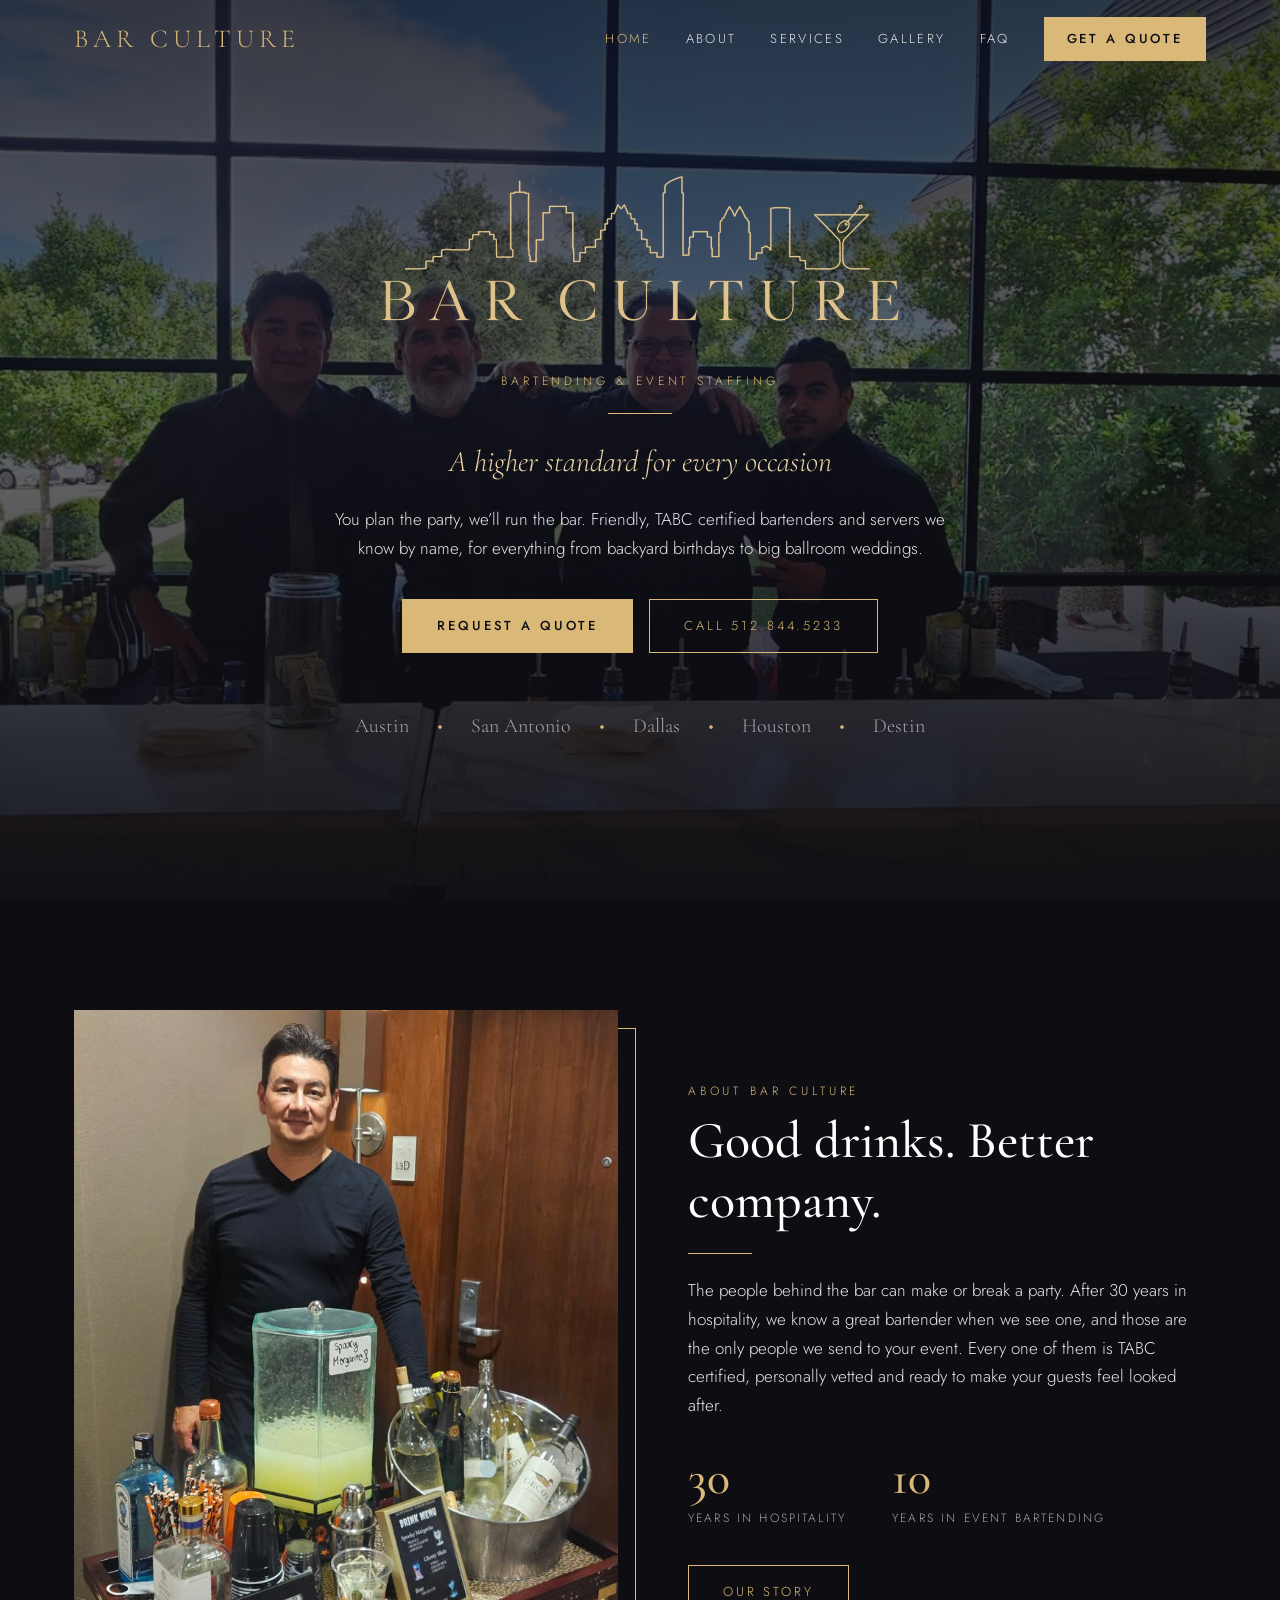
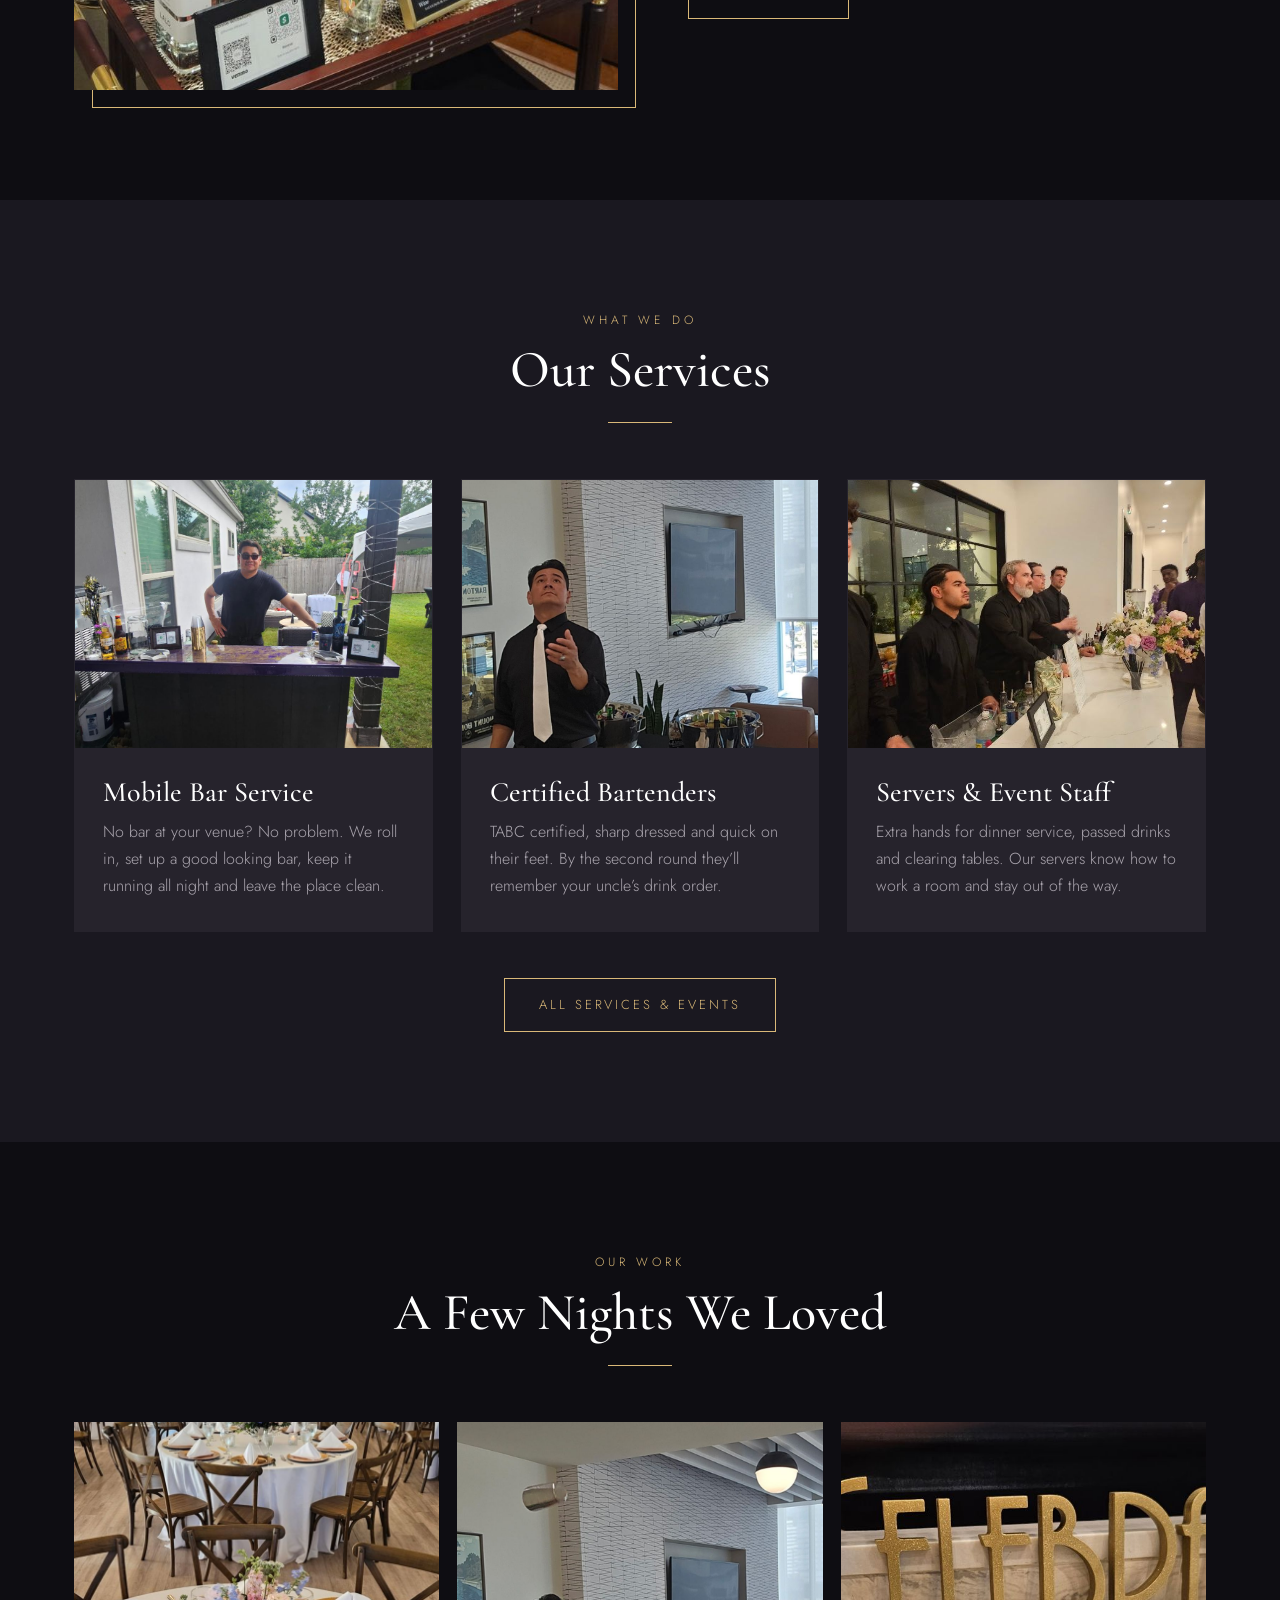
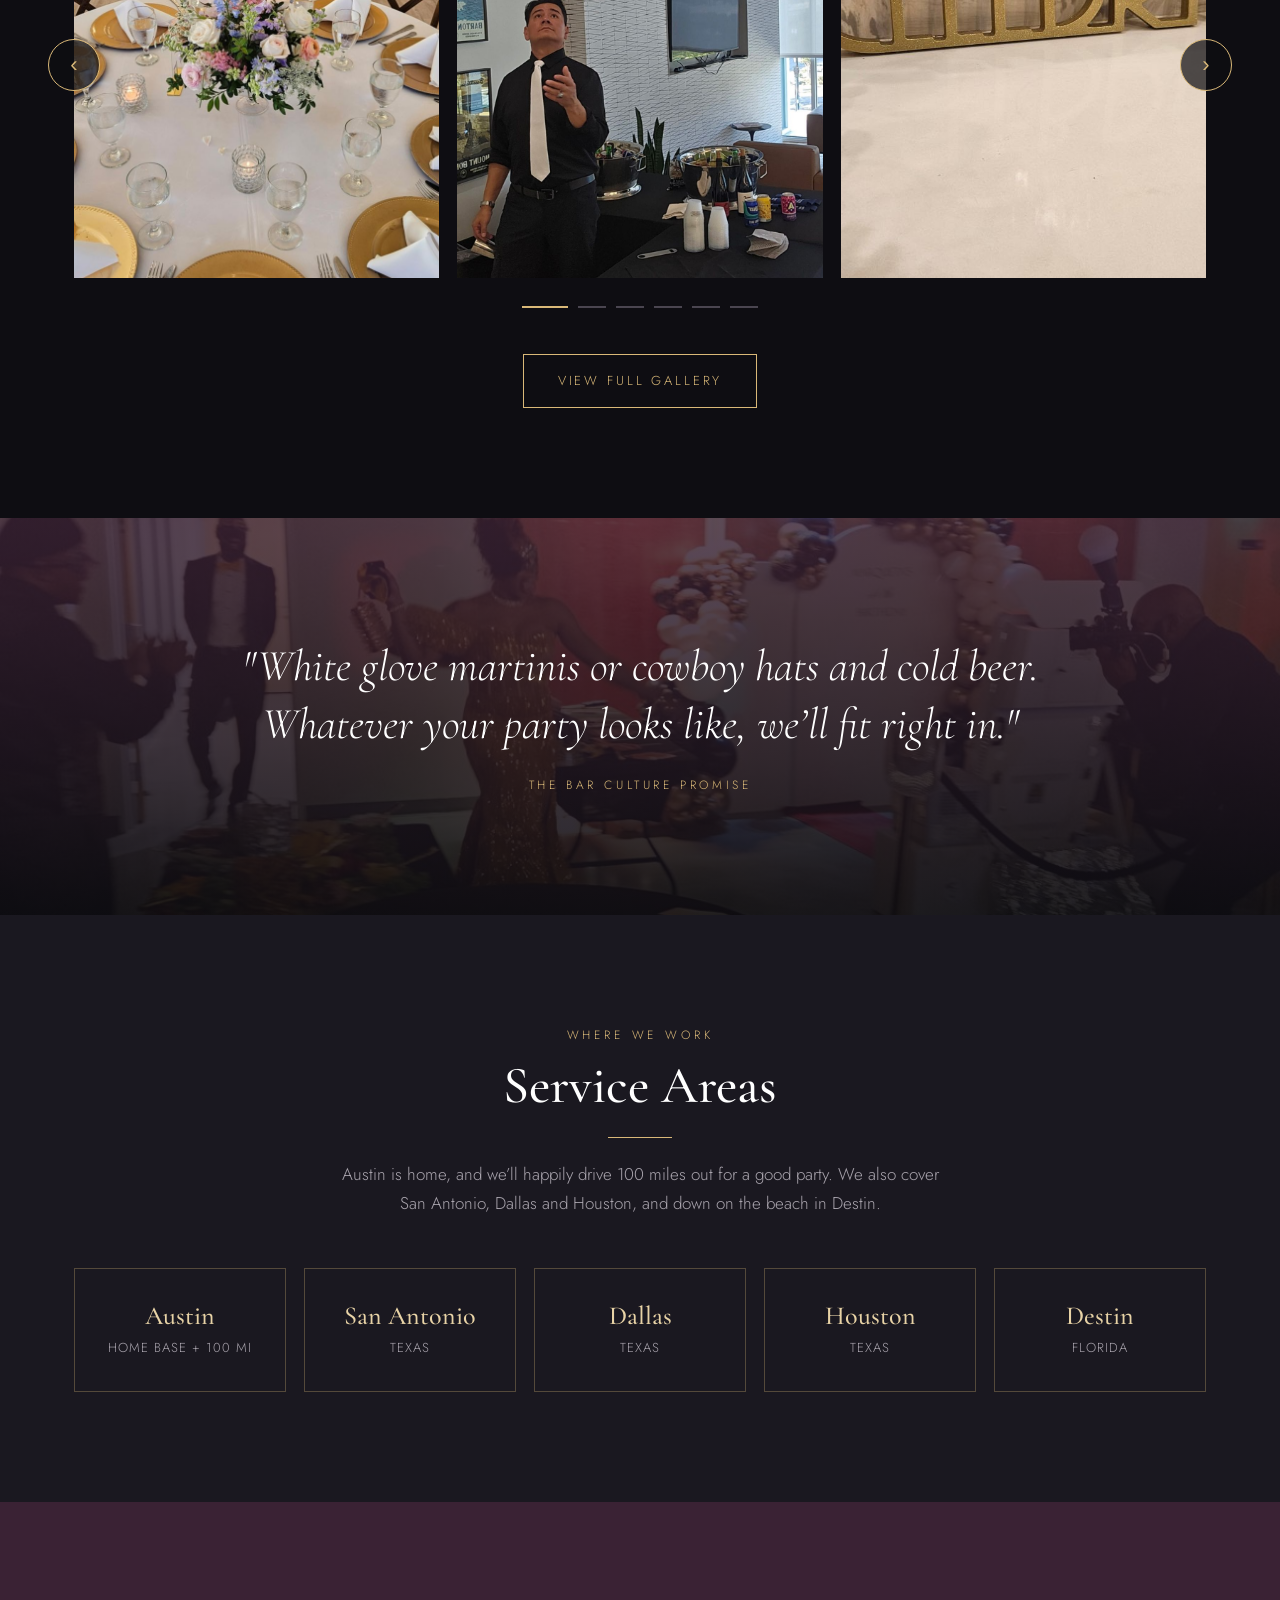
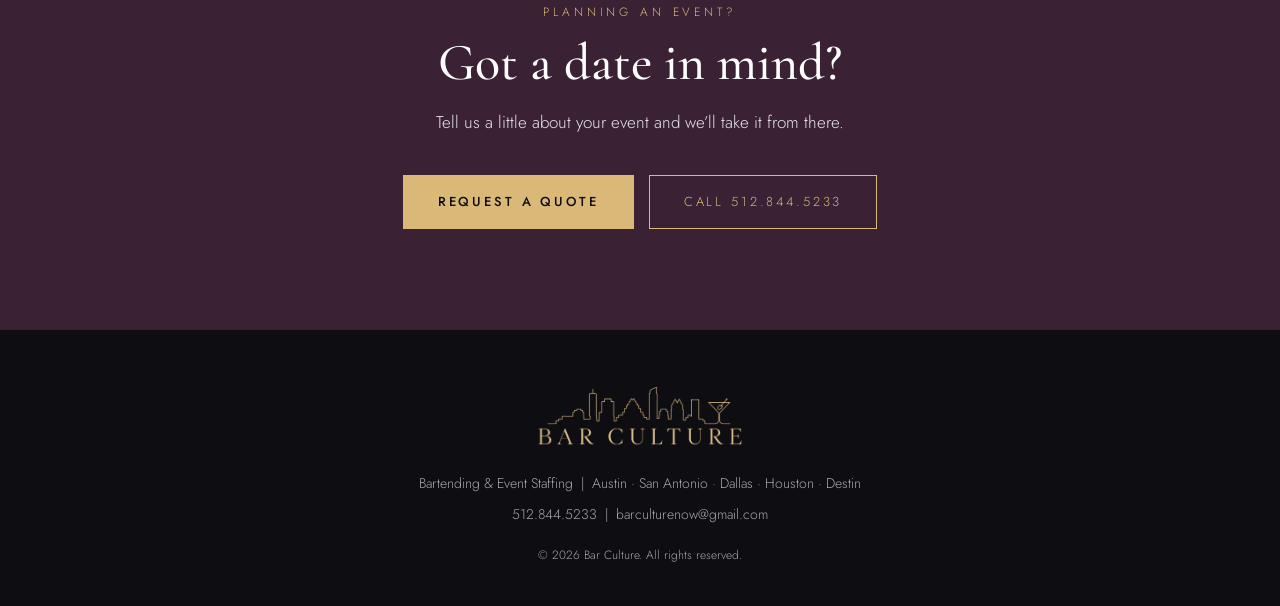
==== commit d0d889b2: "Add FAQ page, warmer first-draft copy Co-Authored-By: Claude Opus 5.5 <noreply@anthropic.com> Claude" ====
--- a/index.html
+++ b/index.html
@@ -17,7 +17,7 @@
     <div class="eyebrow">Bartending &amp; Event Staffing</div>
     <div class="rule" style="margin:22px auto"></div>
     <div class="tag">A higher standard for every occasion</div>
-    <p class="sub">TABC certified bartenders, servers and a full mobile bar, personally vetted and ready for your wedding, party, festival or corporate event.</p>
+    <p class="sub">You plan the party, we’ll run the bar. Friendly, TABC certified bartenders and servers we know by name, for everything from backyard birthdays to big ballroom weddings.</p>
     <div class="ctas">
       <a href="contact.html" class="btn btn-gold">Request a Quote</a>
       <a href="tel:+15128445233" class="btn btn-line">Call 512.844.5233</a>
@@ -34,7 +34,7 @@
       <div class="eyebrow">About Bar Culture</div>
       <h2>Good drinks. Better company.</h2>
       <div class="rule"></div>
-      <p>Bar Culture is a mobile bar and event staffing company built on three decades in professional hospitality. We bring TABC certified bartenders and servers to your event, and every one of them is personally vetted by us.</p>
+      <p>The people behind the bar can make or break a party. After 30 years in hospitality, we know a great bartender when we see one, and those are the only people we send to your event. Every one of them is TABC certified, personally vetted and ready to make your guests feel looked after.</p>
       <div class="stats">
         <div class="stat"><b>30</b><small>Years in hospitality</small></div>
         <div class="stat"><b>10</b><small>Years in event bartending</small></div>
@@ -47,14 +47,14 @@
 <section class="alt">
   <div class="wrap">
     <div class="center fade"><div class="eyebrow">What We Do</div><h2>Our Services</h2><div class="rule"></div></div>
-    <div class="grid3"><div class="card fade"><img src="img/outdoor-bar.jpg" alt="Mobile Bar Service"><div class="body"><h3>Mobile Bar Service</h3><p>A complete bar brought to your venue or backyard, set up, stocked to your plan and cleaned up when the night is done.</p></div></div><div class="card fade"><img src="img/bartender.jpg" alt="Certified Bartenders"><div class="body"><h3>Certified Bartenders</h3><p>TABC certified, professionally dressed bartenders who pour well, move fast and treat your guests like their own.</p></div></div><div class="card fade"><img src="img/team.jpg" alt="Servers &amp; Event Staff"><div class="body"><h3>Servers &amp; Event Staff</h3><p>Personally vetted servers and support staff for dinners, receptions and large events of any size.</p></div></div></div>
+    <div class="grid3"><div class="card fade"><img src="img/outdoor-bar.jpg" alt="Mobile Bar Service"><div class="body"><h3>Mobile Bar Service</h3><p>No bar at your venue? No problem. We roll in, set up a good looking bar, keep it running all night and leave the place clean.</p></div></div><div class="card fade"><img src="img/bartender.jpg" alt="Certified Bartenders"><div class="body"><h3>Certified Bartenders</h3><p>TABC certified, sharp dressed and quick on their feet. By the second round they’ll remember your uncle’s drink order.</p></div></div><div class="card fade"><img src="img/team.jpg" alt="Servers &amp; Event Staff"><div class="body"><h3>Servers &amp; Event Staff</h3><p>Extra hands for dinner service, passed drinks and clearing tables. Our servers know how to work a room and stay out of the way.</p></div></div></div>
     <div class="more fade"><a href="services.html" class="btn btn-line">All Services &amp; Events</a></div>
   </div>
 </section>
 
 <section>
   <div class="wrap">
-    <div class="center fade"><div class="eyebrow">Our Work</div><h2>Moments We Have Poured For</h2><div class="rule"></div></div>
+    <div class="center fade"><div class="eyebrow">Our Work</div><h2>A Few Nights We Loved</h2><div class="rule"></div></div>
     <div class="carousel fade" data-carousel></div>
     <div class="more fade"><a href="gallery.html" class="btn btn-line">View Full Gallery</a></div>
   </div>
@@ -62,7 +62,7 @@
 
 <div class="band">
   <div class="wrap fade">
-    <blockquote>"From white glove martinis to cowboy hats and beer, every event gets our best."</blockquote>
+    <blockquote>"White glove martinis or cowboy hats and cold beer. Whatever your party looks like, we’ll fit right in."</blockquote>
     <cite>The Bar Culture Promise</cite>
   </div>
 </div>
@@ -73,7 +73,7 @@
       <div class="eyebrow">Where We Work</div>
       <h2>Service Areas</h2>
       <div class="rule"></div>
-      <p style="color:var(--muted);max-width:620px;margin:0 auto">Based in Austin and serving a 100 mile radius, plus Texas's biggest cities and the Florida Gulf Coast.</p>
+      <p style="color:var(--muted);max-width:620px;margin:0 auto">Austin is home, and we’ll happily drive 100 miles out for a good party. We also cover San Antonio, Dallas and Houston, and down on the beach in Destin.</p>
     </div>
     <div class="areas fade" data-cities>
       <div class="area" data-city="Austin"><h3>Austin</h3><p>HOME BASE + 100 MI</p><span class="tagc">CLOSEST TO YOU</span></div>
@@ -84,7 +84,7 @@
     </div>
   </div>
 </section>
-<div class="cta-band"><div class="wrap fade"><div class="eyebrow">Planning an event?</div><h2>Let's raise a glass together.</h2>
+<div class="cta-band"><div class="wrap fade"><div class="eyebrow">Planning an event?</div><h2>Got a date in mind?</h2><p style="color:var(--platinum);margin:-8px auto 28px;max-width:520px">Tell us a little about your event and we’ll take it from there.</p>
 <a href="contact.html" class="btn btn-gold">Request a Quote</a> &nbsp; <a href="tel:+15128445233" class="btn btn-line" style="margin-top:10px">Call 512.844.5233</a></div></div>
 <script src="js/site.js"></script>
 </body>
--- a/css/style.css
+++ b/css/style.css
@@ -181,3 +181,17 @@
   .lb .lb-p{left:8px}.lb .lb-n{right:8px}
   .page-head{padding:150px 0 70px}
 }
+
+/* faq */
+.faq-wrap{max-width:860px;margin:0 auto}
+.faq-group{margin-top:60px}
+.faq-group:first-child{margin-top:0}
+.faq-group h2{font-size:clamp(28px,3.6vw,38px);margin-bottom:18px}
+.faq-group details{border-bottom:1px solid rgba(217,184,120,.22)}
+.faq-group summary{list-style:none;cursor:pointer;padding:24px 50px 24px 0;position:relative;font-family:var(--serif);font-size:23px;color:#fff;transition:color .2s}
+.faq-group summary::-webkit-details-marker{display:none}
+.faq-group summary::after{content:"+";position:absolute;right:6px;top:50%;transform:translateY(-50%);color:var(--gold);font-family:var(--sans);font-size:26px;font-weight:300;transition:transform .3s}
+.faq-group details[open] summary{color:var(--gold-soft)}
+.faq-group details[open] summary::after{transform:translateY(-50%) rotate(45deg)}
+.faq-group summary:hover{color:var(--gold)}
+.faq-group details p{color:var(--muted);padding:0 40px 26px 0;font-size:16px}
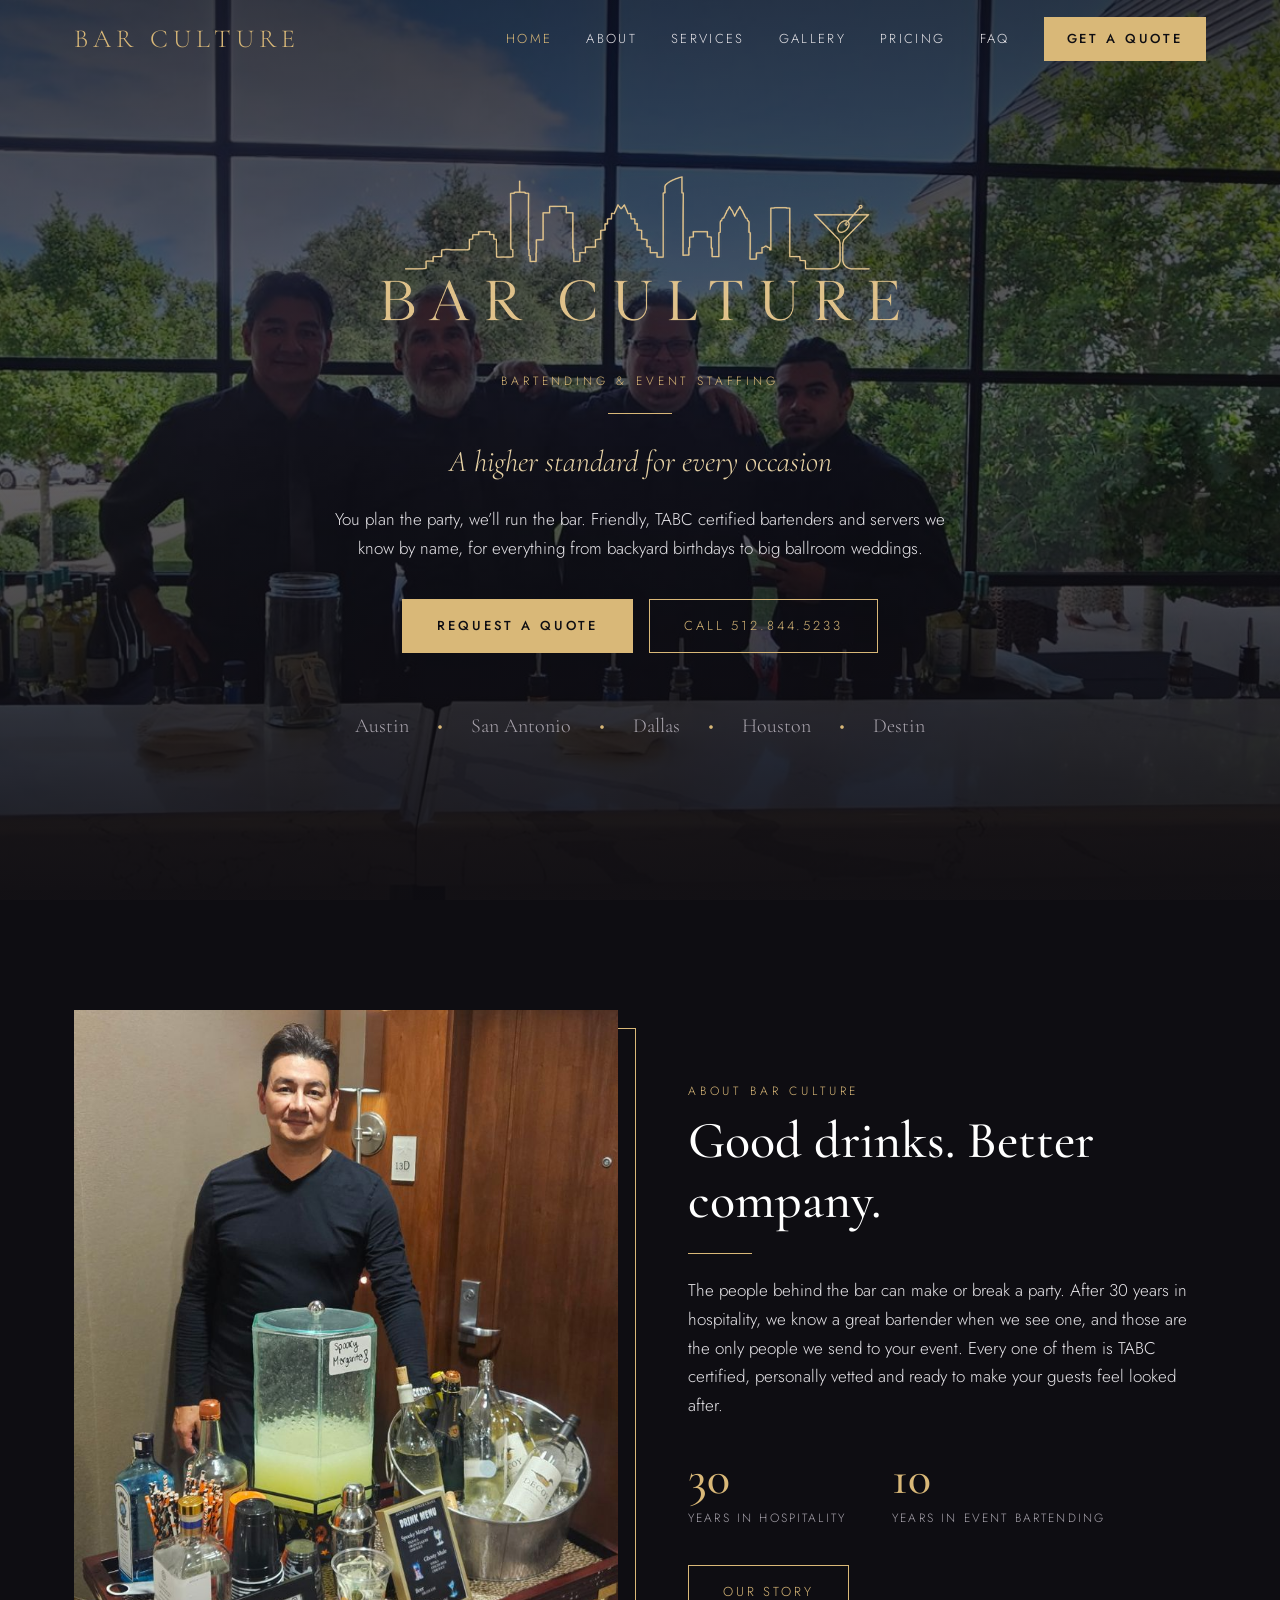
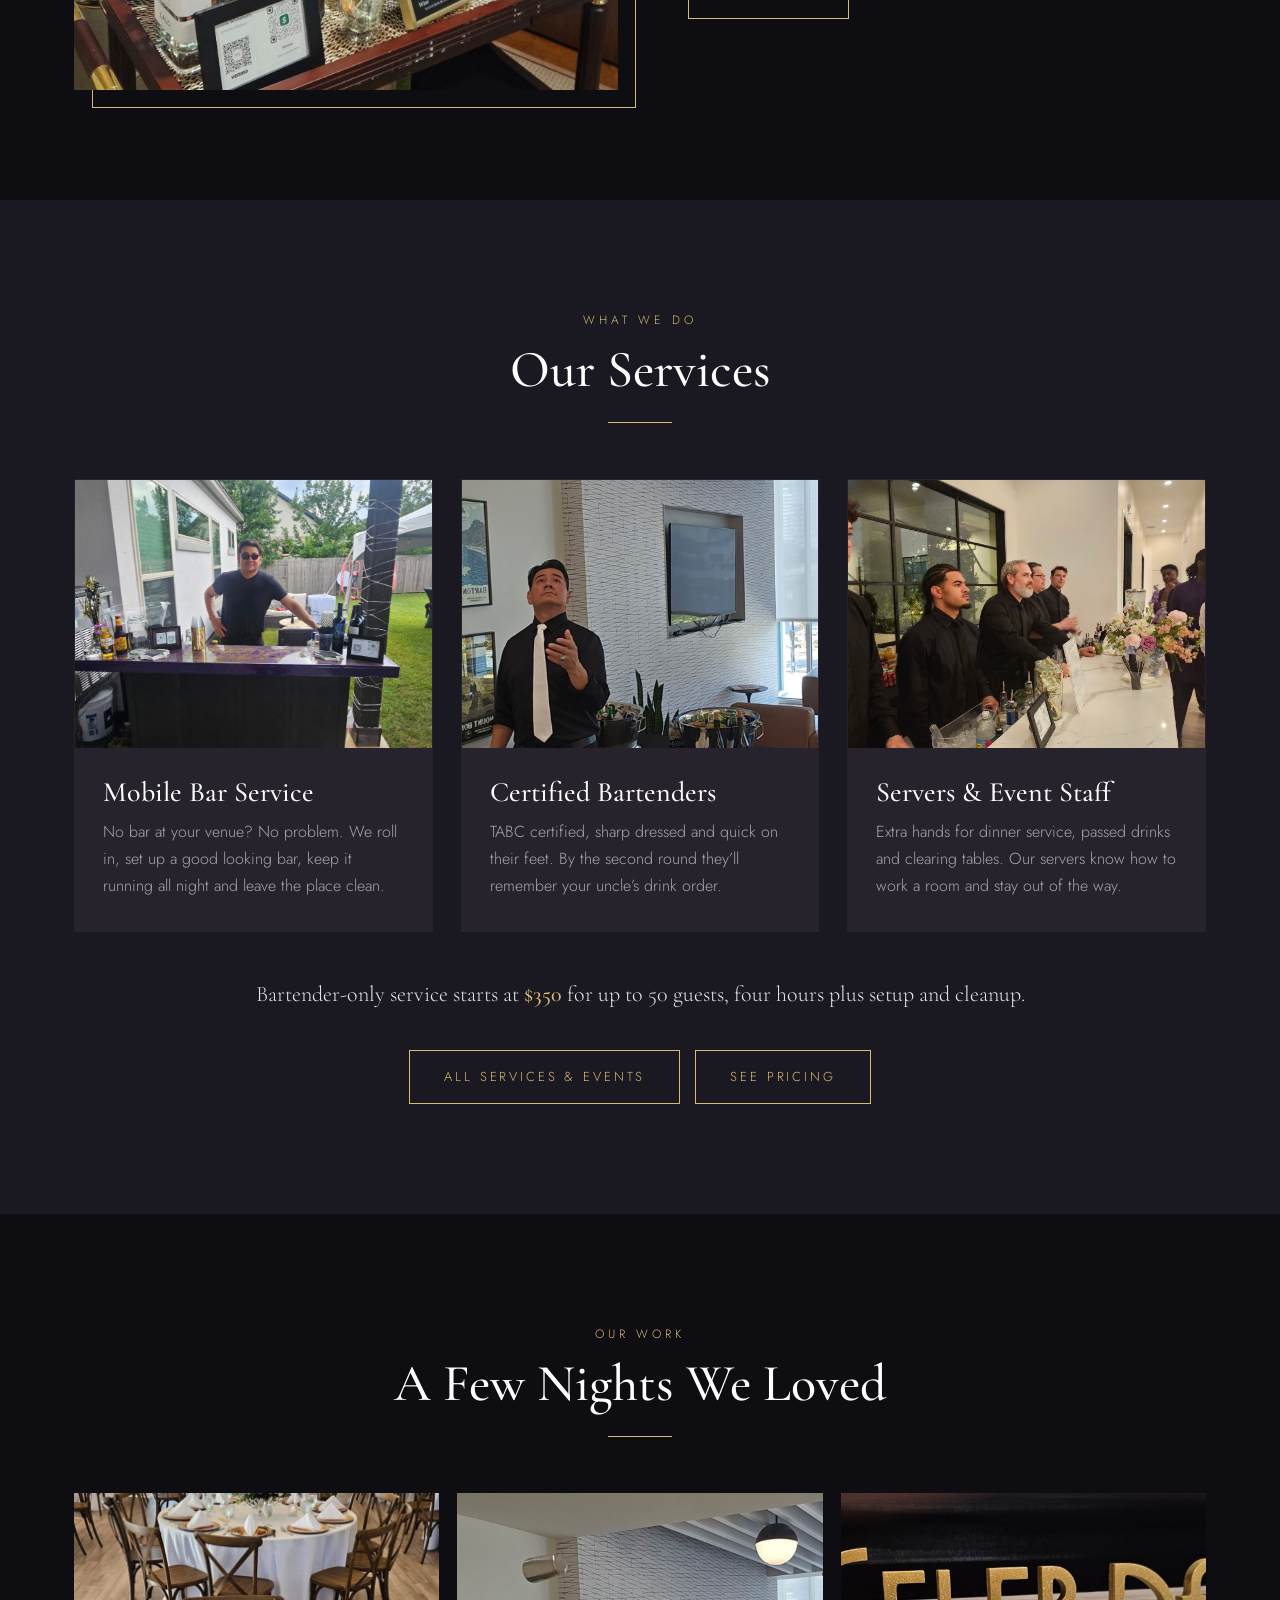
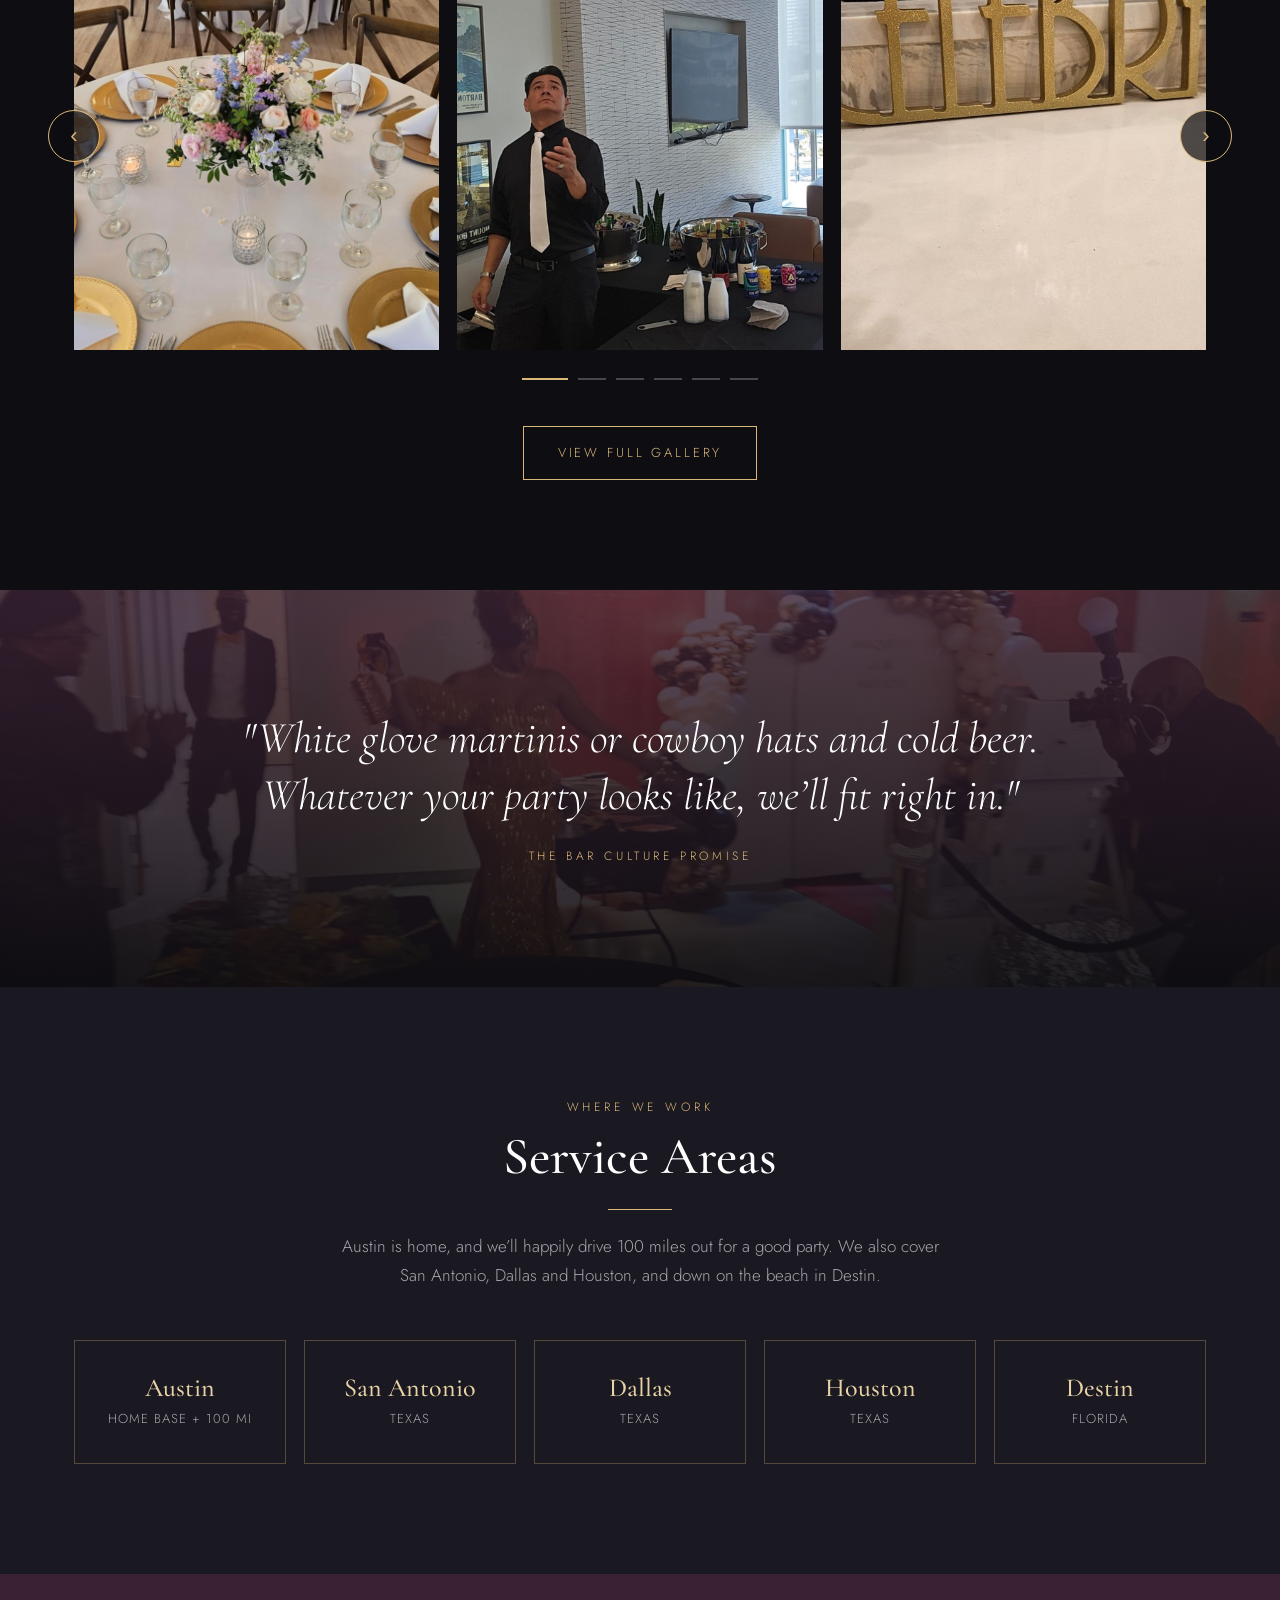
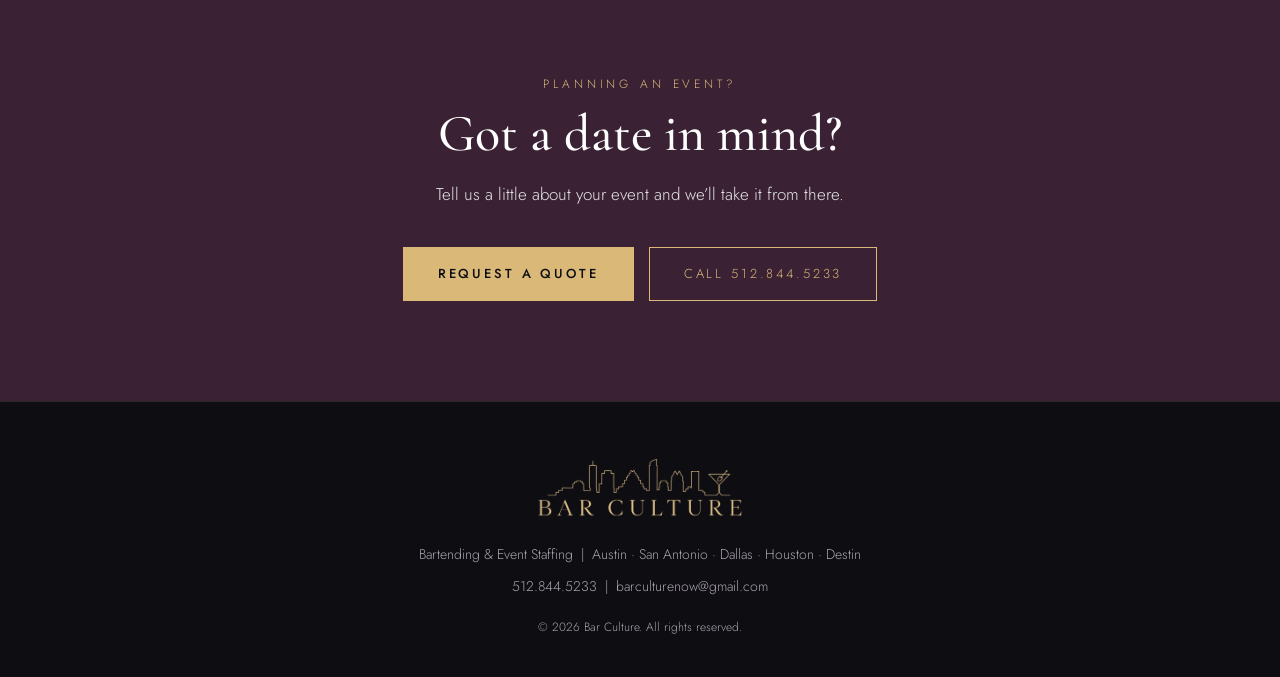
==== commit fa7fe099: "Add pricing, working quote form via FormSubmit, Ronnie's answers in FAQ Co-Authored-By: Claude Opus " ====
--- a/index.html
+++ b/index.html
@@ -48,7 +48,8 @@
   <div class="wrap">
     <div class="center fade"><div class="eyebrow">What We Do</div><h2>Our Services</h2><div class="rule"></div></div>
     <div class="grid3"><div class="card fade"><img src="img/outdoor-bar.jpg" alt="Mobile Bar Service"><div class="body"><h3>Mobile Bar Service</h3><p>No bar at your venue? No problem. We roll in, set up a good looking bar, keep it running all night and leave the place clean.</p></div></div><div class="card fade"><img src="img/bartender.jpg" alt="Certified Bartenders"><div class="body"><h3>Certified Bartenders</h3><p>TABC certified, sharp dressed and quick on their feet. By the second round they’ll remember your uncle’s drink order.</p></div></div><div class="card fade"><img src="img/team.jpg" alt="Servers &amp; Event Staff"><div class="body"><h3>Servers &amp; Event Staff</h3><p>Extra hands for dinner service, passed drinks and clearing tables. Our servers know how to work a room and stay out of the way.</p></div></div></div>
-    <div class="more fade"><a href="services.html" class="btn btn-line">All Services &amp; Events</a></div>
+    <p class="teaser fade">Bartender-only service starts at <b>$350</b> for up to 50 guests, four hours plus setup and cleanup.</p>
+    <div class="more fade" style="margin-top:26px"><a href="services.html" class="btn btn-line">All Services &amp; Events</a> &nbsp; <a href="services.html#pricing" class="btn btn-line" style="margin-top:10px">See Pricing</a></div>
   </div>
 </section>
 
--- a/css/style.css
+++ b/css/style.css
@@ -195,3 +195,19 @@
 .faq-group details[open] summary::after{transform:translateY(-50%) rotate(45deg)}
 .faq-group summary:hover{color:var(--gold)}
 .faq-group details p{color:var(--muted);padding:0 40px 26px 0;font-size:16px}
+
+/* pricing */
+.price-card{max-width:680px;margin:56px auto 0;border:1px solid var(--gold);padding:54px 50px;text-align:center;background:var(--midnight);position:relative}
+.price-card::before{content:"";position:absolute;inset:8px;border:1px solid rgba(217,184,120,.2);pointer-events:none}
+.price{font-family:var(--serif);font-size:76px;color:var(--gold);line-height:1;margin:18px 0 14px}
+.price small{display:block;font-family:var(--sans);font-size:12px;letter-spacing:.28em;text-transform:uppercase;color:var(--muted);margin-bottom:8px}
+.price-card .lead{color:var(--platinum);max-width:480px;margin:0 auto}
+.price-card ul{list-style:none;margin:28px auto;max-width:420px;text-align:left}
+.price-card li{padding:10px 0 10px 28px;border-bottom:1px solid rgba(217,184,120,.15);position:relative;font-size:16px}
+.price-card li::before{content:"\2713";position:absolute;left:0;color:var(--gold)}
+.price-card .fine{font-size:13px;color:var(--muted);max-width:500px;margin:0 auto 30px}
+.price-ctas{display:flex;gap:14px;justify-content:center;flex-wrap:wrap}
+.teaser{text-align:center;margin-top:44px;color:var(--platinum);font-family:var(--serif);font-size:22px}
+.teaser b{color:var(--gold);font-weight:500}
+@media (max-width:900px){.price-card{padding:44px 24px}.price{font-size:60px}}
+@media (max-width:1180px) and (min-width:901px){.links{gap:20px;font-size:12px;letter-spacing:.12em}.brand{font-size:22px}}
